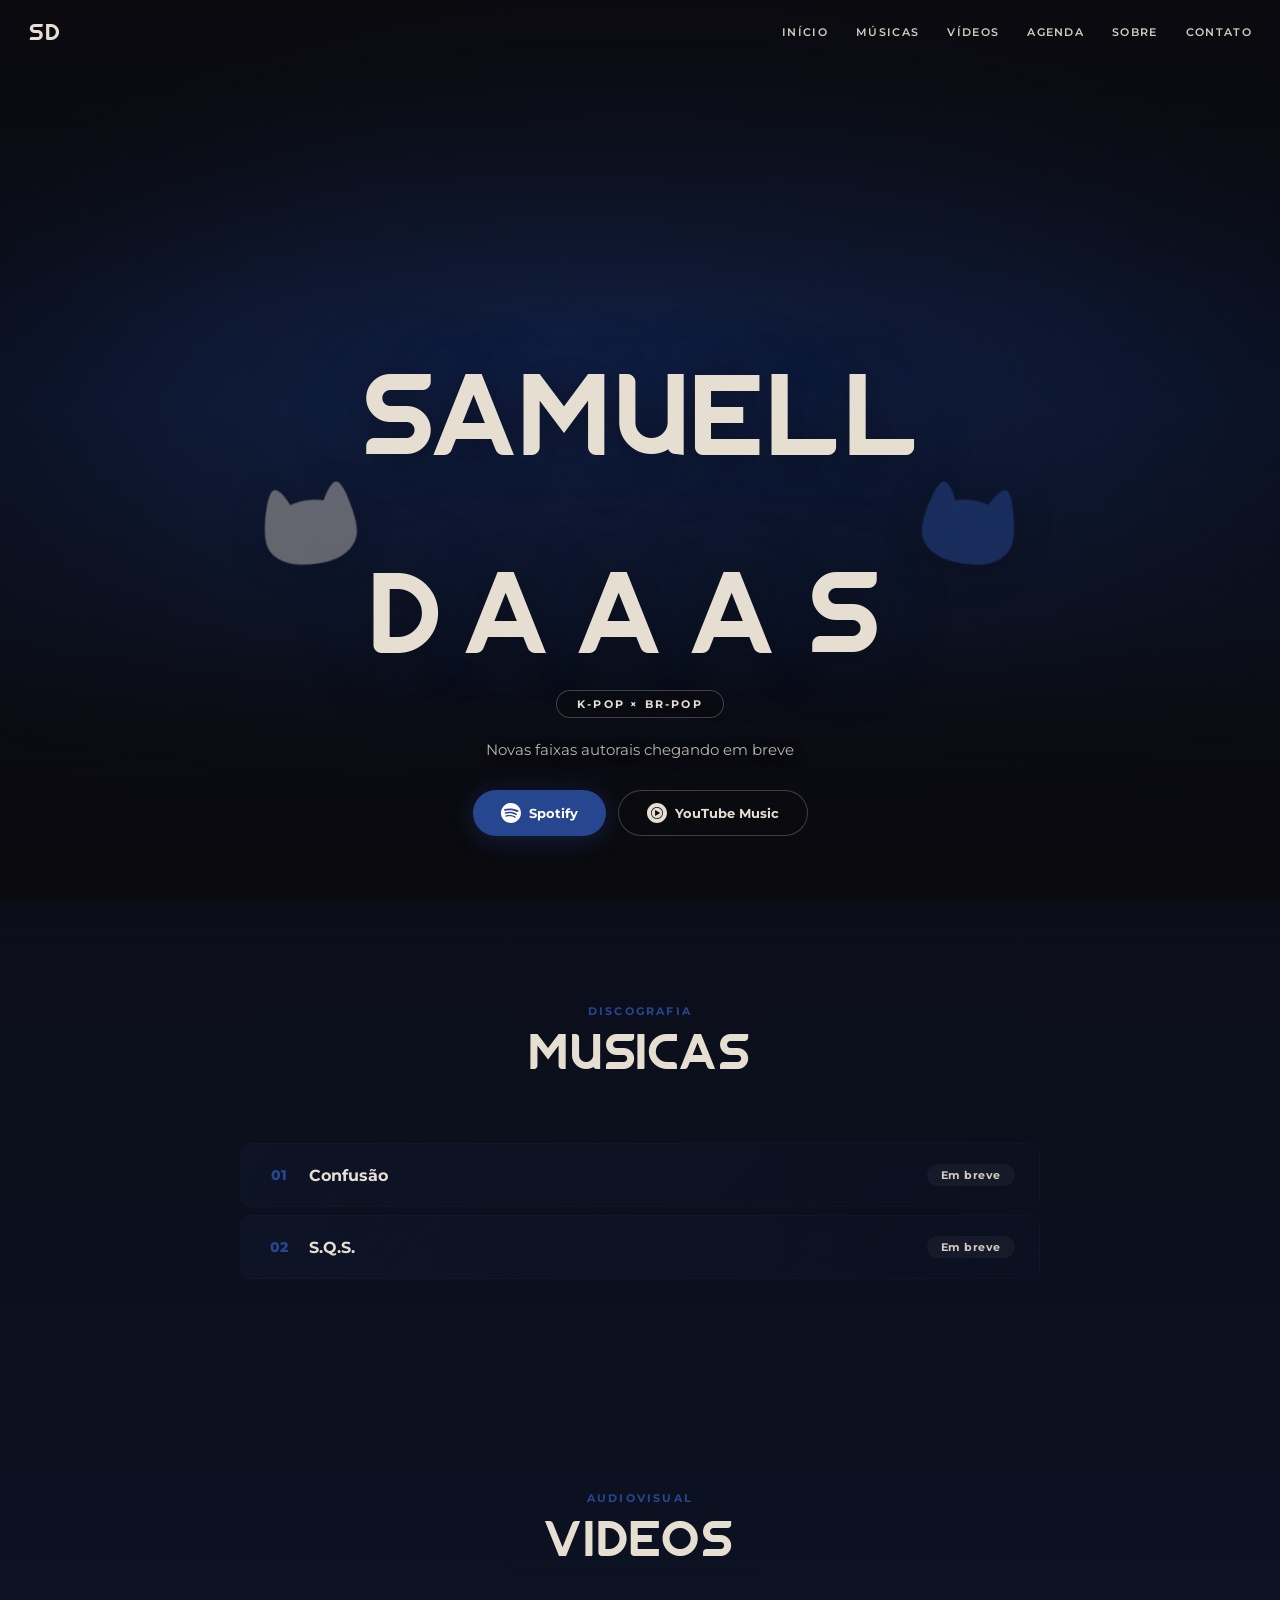
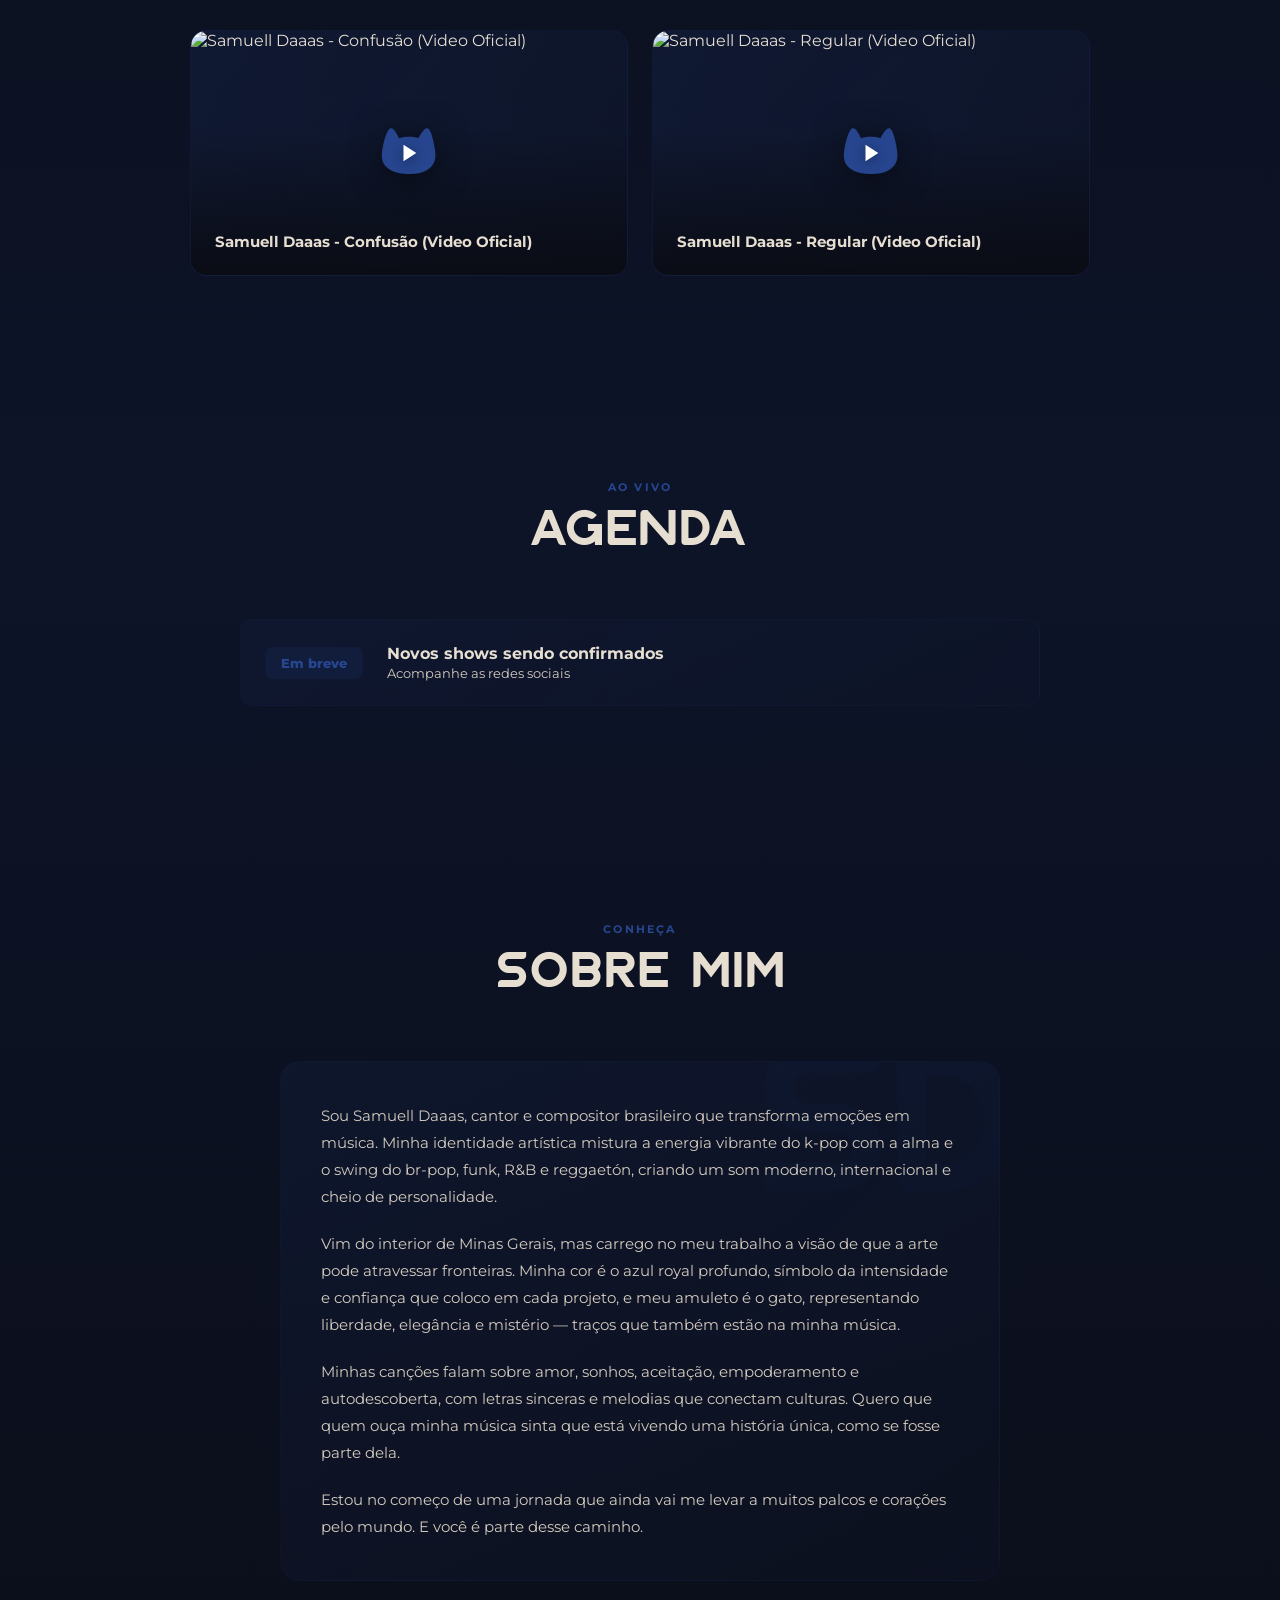
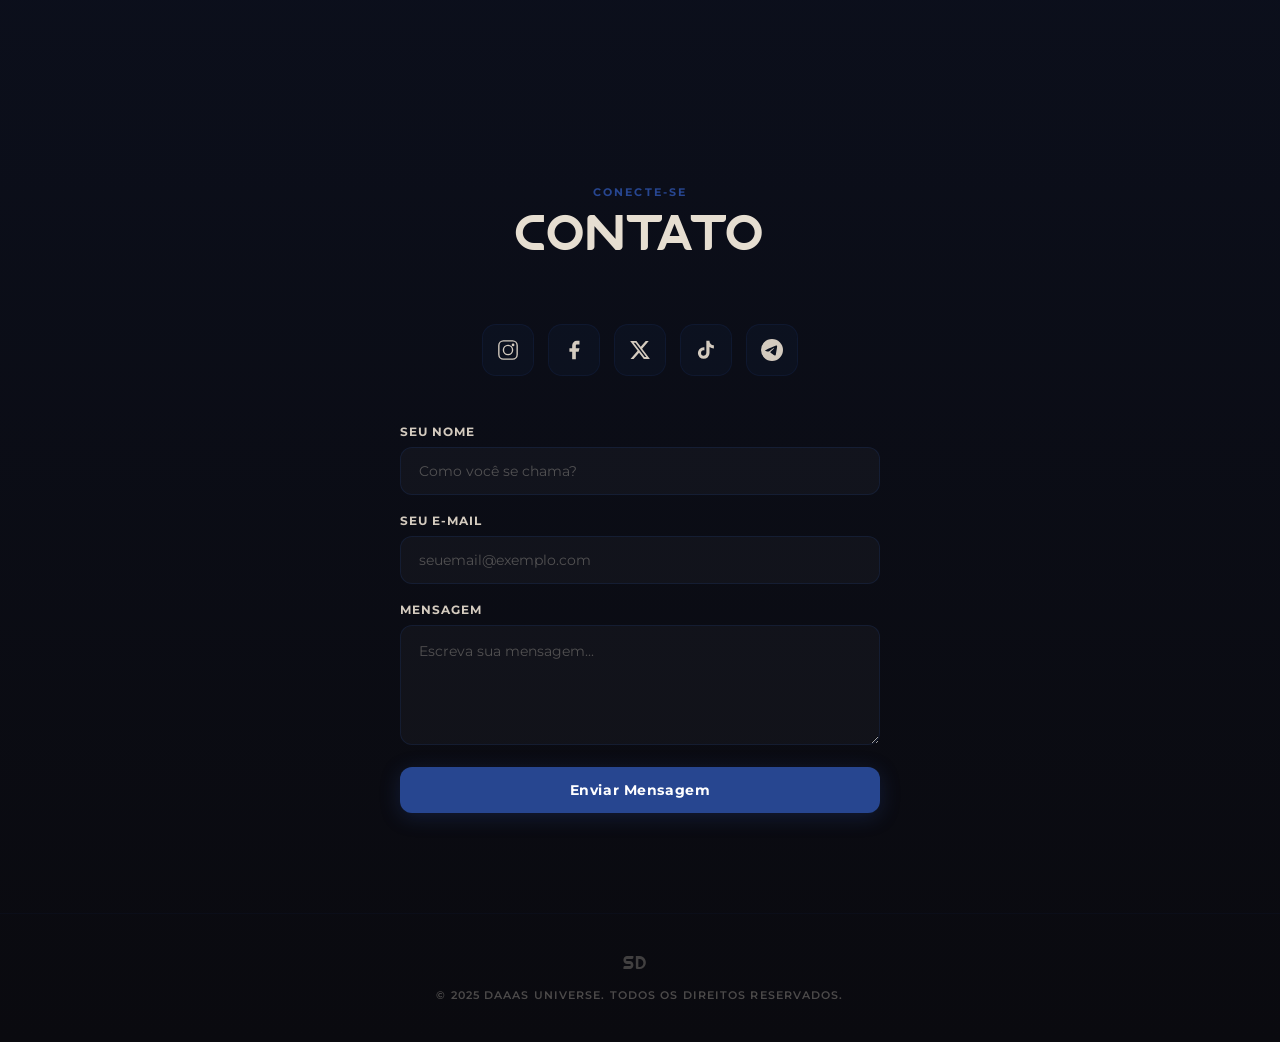
==== index.html @ afe86d28 "Update index.html" ====
<!DOCTYPE html>
<html lang="pt-BR">
<head>
  <meta charset="UTF-8">
  <meta name="viewport" content="width=device-width, initial-scale=1.0">
  <meta name="description" content="Samuell Daaas — Cantor e compositor brasileiro. K-POP × BR-POP.">
  <meta name="theme-color" content="#274690">
  <title>Samuell Daaas — Oficial</title>
  <link rel="icon" href="favicon.ico" type="image/x-icon">
  <link rel="preconnect" href="https://fonts.googleapis.com">
  <link rel="preconnect" href="https://fonts.gstatic.com" crossorigin>
  <link href="https://fonts.googleapis.com/css2?family=Montserrat:wght@400;600;700;800;900&display=swap" rel="stylesheet">
  <link rel="stylesheet" href="css/styles.css">
</head>
<body>

  
  <canvas id="stars-canvas"></canvas>

  
  <nav class="nav">
    <a href="#hero" class="nav-logo">
      <svg viewBox="0 0 120 60" width="48" height="24" fill="none">
        <text x="0" y="50" font-family="'Nazegul','Montserrat',sans-serif" font-weight="normal" font-size="56" fill="#E6DED1" letter-spacing="2">SD</text>
      </svg>
    </a>
    <div class="nav-links">
      <a href="#hero">Início</a>
      <a href="#tracks">Músicas</a>
      <a href="#videos">Vídeos</a>
      <a href="#shows">Agenda</a>
      <a href="#about">Sobre</a>
      <a href="#contact">Contato</a>
    </div>
    <button class="nav-burger" id="nav-burger">
      <svg viewBox="0 0 24 24" fill="none" stroke="currentColor" stroke-width="2" width="28" height="28">
        <line x1="3" y1="6" x2="21" y2="6"/><line x1="3" y1="12" x2="21" y2="12"/><line x1="3" y1="18" x2="21" y2="18"/>
      </svg>
    </button>
  </nav>

  
  <div class="mobile-menu" id="mobile-menu">
    <a href="#hero">Início</a>
    <a href="#tracks">Músicas</a>
    <a href="#videos">Vídeos</a>
    <a href="#shows">Agenda</a>
    <a href="#about">Sobre</a>
    <a href="#contact">Contato</a>
  </div>

  
  <section class="hero" id="hero">
    <div id="hero-bg" class="hero-bg-placeholder"></div>
    <div class="hero-overlay"></div>
    <div class="hero-vignette"></div>

    <div class="hero-content">
      <div class="hero-title-wrap">
        <img src="img/amuleto1.png" alt="" class="amulet amulet-left">
        <h1 class="hero-title"><span class="title-top">SAMUELL</span><br><span class="title-bottom">DAAAS</span></h1>
        <img src="img/amuleto2.png" alt="" class="amulet amulet-right">
      </div>
      <div class="hero-tag" id="hero-tagline">K-POP × BR-POP</div>
      <p class="hero-highlight" id="hero-highlight"></p>
      <div class="hero-buttons">
        <a class="btn-primary" id="btn-spotify" href="#" target="_blank" rel="noopener noreferrer">
          <svg viewBox="0 0 24 24" fill="currentColor" width="20" height="20"><path d="M12 0C5.4 0 0 5.4 0 12s5.4 12 12 12 12-5.4 12-12S18.66 0 12 0zm5.521 17.34c-.24.359-.66.48-1.021.24-2.82-1.74-6.36-2.101-10.561-1.141-.418.122-.779-.179-.899-.539-.12-.421.18-.78.54-.9 4.56-1.021 8.52-.6 11.64 1.32.42.18.479.659.301 1.02zm1.44-3.3c-.301.42-.841.6-1.262.3-3.239-1.98-8.159-2.58-11.939-1.38-.479.12-1.02-.12-1.14-.6-.12-.48.12-1.021.6-1.141C9.6 9.9 15 10.561 18.72 12.84c.361.181.54.78.241 1.2zm.12-3.36C15.24 8.4 8.82 8.16 5.16 9.301c-.6.179-1.2-.181-1.38-.721-.18-.601.18-1.2.72-1.381 4.26-1.26 11.28-1.02 15.721 1.621.539.3.719 1.02.419 1.56-.299.421-1.02.599-1.559.3z"/></svg>
          Spotify
        </a>
        <a class="btn-outline" id="btn-ytmusic" href="#" target="_blank" rel="noopener noreferrer">
          <svg viewBox="0 0 24 24" fill="currentColor" width="20" height="20"><path d="M12 0C5.376 0 0 5.376 0 12s5.376 12 12 12 12-5.376 12-12S18.624 0 12 0zm0 19.104c-3.924 0-7.104-3.18-7.104-7.104S8.076 4.896 12 4.896s7.104 3.18 7.104 7.104-3.18 7.104-7.104 7.104zm0-13.332c-3.432 0-6.228 2.796-6.228 6.228S8.568 18.228 12 18.228 18.228 15.432 18.228 12 15.432 5.772 12 5.772zM9.684 15.54V8.46L15.816 12l-6.132 3.54z"/></svg>
          YouTube Music
        </a>
      </div>
    </div>
  </section>

  
  <section class="section" id="tracks" data-reveal>
    <div class="section-inner">
      <div class="section-header">
        <span class="section-label">Discografia</span>
        <h2 class="section-title">MÚSICAS</h2>
      </div>
      <div id="tracks-list"></div>
    </div>
  </section>

  
  <section class="section" id="videos" data-reveal>
    <div class="section-inner wide">
      <div class="section-header">
        <span class="section-label">Audiovisual</span>
        <h2 class="section-title">VÍDEOS</h2>
      </div>
      <div class="videos-grid" id="videos-grid"></div>
    </div>
  </section>

  
  <section class="section" id="shows" data-reveal>
    <div class="section-inner">
      <div class="section-header">
        <span class="section-label">Ao vivo</span>
        <h2 class="section-title">AGENDA</h2>
      </div>
      <div id="shows-list"></div>
    </div>
  </section>

  
  <section class="section" id="about" data-reveal>
    <div class="section-inner narrow">
      <div class="section-header">
        <span class="section-label">Conheça</span>
        <h2 class="section-title">SOBRE MIM</h2>
      </div>
      <div class="about-box">
        <span class="about-watermark">SD</span>
        <div id="bio-text"></div>
      </div>
    </div>
  </section>

  
  <section class="section contact-section" id="contact" data-reveal>
    <div class="section-inner contact-w">
      <div class="section-header">
        <span class="section-label">Conecte-se</span>
        <h2 class="section-title">CONTATO</h2>
      </div>

      <div class="socials-row">
        <a class="social-icon" id="social-ig" href="#" target="_blank" rel="noopener noreferrer" title="Instagram">
          <svg viewBox="0 0 24 24" fill="none" stroke="currentColor" stroke-width="1.5" stroke-linecap="round" stroke-linejoin="round" width="22" height="22"><rect x="2" y="2" width="20" height="20" rx="5"/><circle cx="12" cy="12" r="5"/><circle cx="17.5" cy="6.5" r="1.5" fill="currentColor" stroke="none"/></svg>
        </a>
        <a class="social-icon" id="social-fb" href="#" target="_blank" rel="noopener noreferrer" title="Facebook">
          <svg viewBox="0 0 24 24" fill="currentColor" width="22" height="22"><path d="M18 2h-3a5 5 0 00-5 5v3H7v4h3v8h4v-8h3l1-4h-4V7a1 1 0 011-1h3z"/></svg>
        </a>
        <a class="social-icon" id="social-tw" href="#" target="_blank" rel="noopener noreferrer" title="X">
          <svg viewBox="0 0 24 24" fill="currentColor" width="22" height="22"><path d="M18.244 2.25h3.308l-7.227 8.26 8.502 11.24H16.17l-5.214-6.817L4.99 21.75H1.68l7.73-8.835L1.254 2.25H8.08l4.713 6.231zm-1.161 17.52h1.833L7.084 4.126H5.117z"/></svg>
        </a>
        <a class="social-icon" id="social-tt" href="#" target="_blank" rel="noopener noreferrer" title="TikTok">
          <svg viewBox="0 0 24 24" fill="currentColor" width="22" height="22"><path d="M19.59 6.69a4.83 4.83 0 01-3.77-4.25V2h-3.45v13.67a2.89 2.89 0 01-2.88 2.5 2.89 2.89 0 01-2.89-2.89 2.89 2.89 0 012.89-2.89c.28 0 .54.04.79.1V9.01a6.27 6.27 0 00-.79-.05 6.34 6.34 0 00-6.34 6.34 6.34 6.34 0 006.34 6.34 6.34 6.34 0 006.34-6.34V8.75a8.18 8.18 0 004.76 1.52V6.84a4.84 4.84 0 01-1-.15z"/></svg>
        </a>
        <a class="social-icon" id="social-tg" href="#" target="_blank" rel="noopener noreferrer" title="Telegram">
          <svg viewBox="0 0 24 24" fill="currentColor" width="22" height="22"><path d="M11.944 0A12 12 0 000 12a12 12 0 0012 12 12 12 0 0012-12A12 12 0 0012 0zm4.962 7.224c.1-.002.321.023.465.14a.506.506 0 01.171.325c.016.093.036.306.02.472-.18 1.898-.962 6.502-1.36 8.627-.168.9-.499 1.201-.82 1.23-.696.065-1.225-.46-1.9-.902-1.056-.693-1.653-1.124-2.678-1.8-1.185-.78-.417-1.21.258-1.91.177-.184 3.247-2.977 3.307-3.23.007-.032.014-.15-.056-.212s-.174-.041-.249-.024c-.106.024-1.793 1.14-5.061 3.345-.48.33-.913.49-1.302.48-.428-.008-1.252-.241-1.865-.44-.752-.245-1.349-.374-1.297-.789.027-.216.325-.437.893-.663 3.498-1.524 5.83-2.529 6.998-3.014 3.332-1.386 4.025-1.627 4.476-1.635z"/></svg>
        </a>
      </div>

      <form class="contact-form" action="https://formsubmit.co/daaasuniverse@gmail.com" method="POST">
        
        <input type="hidden" name="_subject" value="Nova mensagem via site — Samuell Daaas">
        <input type="hidden" name="_captcha" value="true">
        <input type="hidden" name="_template" value="box">
        <input type="hidden" name="_next" value="https://www.samuelldaaas.com.br/#contact">
        <input type="text" name="_honey" style="display:none">

        <div class="form-group">
          <label class="form-label" for="f-name">Seu nome</label>
          <input class="form-input" type="text" name="nome" id="f-name" placeholder="Como você se chama?" required>
        </div>
        <div class="form-group">
          <label class="form-label" for="f-email">Seu e-mail</label>
          <input class="form-input" type="email" name="email" id="f-email" placeholder="seuemail@exemplo.com" required>
        </div>
        <div class="form-group">
          <label class="form-label" for="f-message">Mensagem</label>
          <textarea class="form-textarea" name="mensagem" id="f-message" placeholder="Escreva sua mensagem..." required></textarea>
        </div>
        <button class="form-submit" type="submit">Enviar Mensagem</button>
      </form>
    </div>
  </section>

  
  <footer class="footer">
    <svg viewBox="0 0 120 60" width="36" height="18" fill="none">
      <text x="0" y="50" font-family="'Nazegul','Montserrat',sans-serif" font-weight="normal" font-size="56" fill="rgba(230,222,209,0.25)" letter-spacing="2">SD</text>
    </svg>
    <p>&copy; 2025 DAAAS UNIVERSE. TODOS OS DIREITOS RESERVADOS.</p>
  </footer>

  <script src="js/stars.js"></script>
  <script src="js/site.js"></script>
</body>
</html>
---- css/styles.css ----
@font-face {
  font-family: 'Nazegul';
  src: url('../fonts/Nazegul-Regular.ttf') format('truetype');
  font-weight: normal;
  font-style: normal;
  font-display: swap;
}

:root {
  --royal: #274690;
  --royal-dark: #1a3066;
  --royal-light: #3a5db3;
  --royal-glow: rgba(39, 70, 144, 0.35);
  --off-white: #E6DED1;
  --off-white-dim: #d4cbbf;
  --bg: #0a0a0f;
  --bg-mid: #0d1428;
  --bg-card: rgba(39, 70, 144, 0.06);
  --gold: #c9a84c;
  --white: #ffffff;
  --font: 'Montserrat', sans-serif;
  --font-display: 'Nazegul', 'Montserrat', sans-serif;
  --ease: cubic-bezier(0.16, 1, 0.3, 1);
}

*, *::before, *::after { box-sizing: border-box; margin: 0; padding: 0; }

html { scroll-behavior: smooth; }

body {
  font-family: var(--font);
  background: linear-gradient(180deg, var(--bg) 0%, var(--bg-mid) 50%, var(--bg) 100%);
  color: var(--off-white);
  overflow-x: hidden;
  -webkit-font-smoothing: antialiased;
}

::selection { background: rgba(39, 70, 144, 0.4); color: var(--off-white); }
::-webkit-scrollbar { width: 5px; }
::-webkit-scrollbar-track { background: var(--bg); }
::-webkit-scrollbar-thumb { background: rgba(39, 70, 144, 0.35); border-radius: 3px; }

a { color: inherit; text-decoration: none; }
button { font-family: var(--font); }
img { display: block; max-width: 100%; }

#stars-canvas {
  position: fixed;
  inset: 0;
  width: 100%;
  height: 100%;
  pointer-events: none;
  z-index: 0;
}

.nav {
  position: fixed;
  top: 0; left: 0; right: 0;
  z-index: 1000;
  height: 64px;
  display: flex;
  align-items: center;
  justify-content: space-between;
  padding: 0 28px;
  transition: background 0.4s, backdrop-filter 0.4s, border-color 0.4s;
  border-bottom: 1px solid transparent;
}
.nav.scrolled {
  background: rgba(10, 10, 15, 0.88);
  backdrop-filter: blur(20px);
  -webkit-backdrop-filter: blur(20px);
  border-bottom-color: rgba(39, 70, 144, 0.12);
}

.nav-logo {
  background: none;
  border: none;
  cursor: pointer;
  display: flex;
  align-items: center;
}
.nav-logo svg text { transition: fill 0.3s; }

.nav-links { display: flex; gap: 28px; align-items: center; }
.nav-links a {
  font-size: 11px;
  font-weight: 600;
  letter-spacing: 0.12em;
  text-transform: uppercase;
  color: var(--off-white-dim);
  transition: color 0.3s;
}
.nav-links a:hover { color: var(--off-white); }

.nav-burger {
  display: none;
  background: none;
  border: none;
  cursor: pointer;
  color: var(--off-white);
}

.mobile-menu {
  position: fixed;
  inset: 0;
  z-index: 999;
  background: rgba(10, 10, 15, 0.96);
  backdrop-filter: blur(30px);
  display: none;
  flex-direction: column;
  justify-content: center;
  align-items: center;
  gap: 20px;
}
.mobile-menu.open { display: flex; }
.mobile-menu a {
  font-size: 26px;
  font-weight: 800;
  letter-spacing: 0.04em;
  color: var(--off-white);
  opacity: 0;
  animation: fadeUp 0.4s forwards;
}
.mobile-menu a:nth-child(1) { animation-delay: 0s; }
.mobile-menu a:nth-child(2) { animation-delay: 0.06s; }
.mobile-menu a:nth-child(3) { animation-delay: 0.12s; }
.mobile-menu a:nth-child(4) { animation-delay: 0.18s; }
.mobile-menu a:nth-child(5) { animation-delay: 0.24s; }
.mobile-menu a:nth-child(6) { animation-delay: 0.30s; }

.hero {
  position: relative;
  min-height: 100vh;
  display: flex;
  flex-direction: column;
  justify-content: flex-end;
  align-items: center;
  text-align: center;
  padding: 120px 24px 64px;
  overflow: hidden;
  z-index: 1;
}

.hero-bg {
  position: absolute;
  inset: 0;
  z-index: 0;
  background-size: cover;
  background-position: center top;
  background-repeat: no-repeat;
  animation: heroZoom 22s ease-in-out infinite alternate;
}
.hero-bg video {
  width: 100%;
  height: 100%;
  object-fit: cover;
}
.hero-bg-placeholder {
  position: absolute;
  inset: 0;
  z-index: 0;
  background:
    radial-gradient(ellipse 80% 60% at 50% 40%, rgba(39,70,144,0.22) 0%, transparent 70%),
    radial-gradient(ellipse 60% 80% at 30% 60%, rgba(26,48,102,0.14) 0%, transparent 60%),
    linear-gradient(180deg, var(--bg) 0%, #0a1228 40%, #0d1832 70%, var(--bg) 100%);
}

.hero-overlay {
  position: absolute;
  inset: 0;
  z-index: 1;
  background:
    linear-gradient(0deg, var(--bg) 0%, rgba(10,10,15,0.75) 20%, transparent 55%),
    linear-gradient(180deg, rgba(10,10,15,0.6) 0%, transparent 35%);
  pointer-events: none;
}
.hero-vignette {
  position: absolute;
  inset: 0;
  z-index: 1;
  background: radial-gradient(ellipse at center, transparent 50%, rgba(10,10,15,0.5) 100%);
  pointer-events: none;
}

.hero-content {
  position: relative;
  z-index: 2;
  max-width: 700px;
  width: 100%;
}

.hero-cat { margin-bottom: 12px; opacity: 0.15; }

.hero-title {
  font-family: var(--font-display);
  font-size: clamp(52px, 12vw, 110px);
  font-weight: normal;
  letter-spacing: 0.02em;
  line-height: 0.9;
  color: var(--off-white);
  text-shadow: 0 4px 40px rgba(10,10,15,0.7), 0 0 80px rgba(39,70,144,0.25);
  text-align: center;
}

.title-top {
  display: block;
  letter-spacing: 0.02em;
}

.title-bottom {
  display: block;
  letter-spacing: 0.28em;
}

.hero-title-wrap {
  position: relative;
  display: inline-block;
}

.amulet {
  position: absolute;
  width: clamp(52px, 12vw, 110px);
  height: auto;
  filter: drop-shadow(0 4px 20px rgba(0,0,0,0.4));
  pointer-events: none;
  z-index: 3;
}

.amulet-left {
  left: -18%;
  top: 50%;
  transform: translateY(-50%) rotate(-8deg);
  animation: swayLeft 4s ease-in-out infinite;
  opacity: 0.4;
}

.amulet-right {
  right: -18%;
  top: 50%;
  transform: translateY(-50%) rotate(8deg);
  animation: swayRight 4.5s ease-in-out infinite;
  opacity: 0.5;
}

@keyframes swayLeft {
  0%, 100% { transform: translateY(-50%) rotate(-8deg) translateX(0); }
  25% { transform: translateY(-55%) rotate(-14deg) translateX(-5px); }
  75% { transform: translateY(-45%) rotate(-3deg) translateX(5px); }
}

@keyframes swayRight {
  0%, 100% { transform: translateY(-50%) rotate(8deg) translateX(0); }
  30% { transform: translateY(-45%) rotate(14deg) translateX(5px); }
  70% { transform: translateY(-55%) rotate(3deg) translateX(-5px); }
}

@media (max-width: 768px) {
  .amulet { width: clamp(40px, 14vw, 72px); }
  .amulet-left { left: -12%; }
  .amulet-right { right: -12%; }
}

.hero-tag {
  display: inline-block;
  margin-top: 14px;
  padding: 6px 20px;
  border-radius: 100px;
  border: 1px solid rgba(230,222,209,0.25);
  background: rgba(10,10,15,0.5);
  backdrop-filter: blur(12px);
  font-size: 11px;
  font-weight: 700;
  letter-spacing: 0.2em;
  text-transform: uppercase;
}

.hero-highlight {
  margin-top: 20px;
  font-size: 15px;
  font-weight: 400;
  color: rgba(230,222,209,0.8);
  max-width: 440px;
  line-height: 1.6;
  margin-left: auto;
  margin-right: auto;
  text-shadow: 0 2px 12px var(--bg);
}

.hero-buttons {
  display: flex;
  gap: 12px;
  margin-top: 28px;
  justify-content: center;
  flex-wrap: wrap;
}

.btn-primary {
  display: inline-flex;
  align-items: center;
  gap: 8px;
  padding: 12px 28px;
  border-radius: 100px;
  background: var(--royal);
  color: var(--white);
  font-weight: 700;
  font-size: 13px;
  border: none;
  cursor: pointer;
  transition: transform 0.2s, box-shadow 0.2s;
  box-shadow: 0 4px 24px rgba(39,70,144,0.35);
}
.btn-primary:hover {
  transform: scale(1.05);
  box-shadow: 0 8px 40px rgba(39,70,144,0.5);
}

.btn-outline {
  display: inline-flex;
  align-items: center;
  gap: 8px;
  padding: 12px 28px;
  border-radius: 100px;
  background: rgba(10,10,15,0.5);
  color: var(--off-white);
  border: 1px solid rgba(230,222,209,0.25);
  backdrop-filter: blur(12px);
  font-weight: 700;
  font-size: 13px;
  cursor: pointer;
  transition: all 0.2s;
}
.btn-outline:hover {
  border-color: var(--off-white);
  transform: scale(1.05);
}

.section {
  padding: 100px 24px;
  position: relative;
  z-index: 1;
}
.section-inner { max-width: 800px; margin: 0 auto; }
.section-inner.wide { max-width: 900px; }
.section-inner.narrow { max-width: 720px; }
.section-inner.contact-w { max-width: 600px; }

.section-header {
  text-align: center;
  margin-bottom: 56px;
}
.section-label {
  font-size: 11px;
  font-weight: 700;
  letter-spacing: 0.2em;
  color: var(--royal);
  text-transform: uppercase;
}
.section-title {
  font-family: var(--font-display);
  font-size: clamp(32px, 6vw, 48px);
  font-weight: normal;
  margin-top: 8px;
  letter-spacing: 0.02em;
}

[data-reveal] {
  opacity: 0;
  transform: translateY(40px);
  transition: opacity 0.8s var(--ease), transform 0.8s var(--ease);
}
[data-reveal].visible {
  opacity: 1;
  transform: translateY(0);
}

.track-row {
  display: flex;
  align-items: center;
  justify-content: space-between;
  padding: 20px 24px;
  margin-bottom: 8px;
  border-radius: 12px;
  background: linear-gradient(135deg, rgba(39,70,144,0.08) 0%, rgba(39,70,144,0.02) 100%);
  border: 1px solid rgba(39,70,144,0.08);
  transition: background 0.3s, border-color 0.3s, transform 0.2s;
  text-decoration: none;
  color: var(--off-white);
}
.track-row:hover {
  background: linear-gradient(135deg, rgba(39,70,144,0.15) 0%, rgba(39,70,144,0.05) 100%);
  border-color: rgba(39,70,144,0.2);
}
a.track-row.clickable {
  cursor: pointer;
}
a.track-row.clickable:hover {
  transform: translateX(4px);
  border-color: rgba(39,70,144,0.35);
}
.track-num {
  color: var(--royal);
  font-weight: 800;
  font-size: 14px;
  width: 28px;
  text-align: center;
  flex-shrink: 0;
}
.track-name { font-weight: 700; font-size: 16px; margin-left: 16px; }
.track-status {
  padding: 4px 14px;
  border-radius: 100px;
  font-size: 11px;
  font-weight: 700;
  letter-spacing: 0.05em;
  flex-shrink: 0;
}
.track-status.available { background: rgba(39,70,144,0.15); color: var(--royal); }
.track-status.soon { background: rgba(255,255,255,0.04); color: var(--off-white-dim); }

.videos-grid {
  display: grid;
  grid-template-columns: repeat(auto-fit, minmax(min(100%, 380px), 1fr));
  gap: 24px;
}
.video-card {
  position: relative;
  border-radius: 16px;
  overflow: hidden;
  aspect-ratio: 16/9;
  display: block;
  border: 1px solid rgba(39,70,144,0.08);
  transition: border-color 0.4s, transform 0.4s;
  background: linear-gradient(135deg, rgba(39,70,144,0.15) 0%, rgba(39,70,144,0.05) 100%);
}
.video-card:hover {
  border-color: rgba(39,70,144,0.3);
  transform: scale(1.02);
}
.video-card img { width: 100%; height: 100%; object-fit: cover; }
.video-card-overlay {
  position: absolute;
  inset: 0;
  background: linear-gradient(0deg, rgba(10,10,15,0.8) 0%, transparent 60%);
  display: flex;
  flex-direction: column;
  justify-content: flex-end;
  padding: 24px;
}
.video-play {
  position: absolute;
  top: 50%; left: 50%;
  transform: translate(-50%, -50%);
  width: 64px; height: 64px;
  display: flex;
  align-items: center;
  justify-content: center;
  transition: transform 0.3s;
}
.video-play-bg {
  position: absolute;
  inset: 0;
  width: 100%;
  height: 100%;
  object-fit: contain;
  filter: drop-shadow(0 4px 16px rgba(0,0,0,0.5));
  transition: transform 0.3s;
}
.video-play svg {
  position: relative;
  z-index: 1;
  filter: drop-shadow(0 2px 6px rgba(0,0,0,0.4));
}
.video-card:hover .video-play { transform: translate(-50%, -50%) scale(1.12); }
.video-name { font-weight: 700; font-size: 15px; }

.show-row {
  display: flex;
  align-items: center;
  gap: 24px;
  padding: 24px;
  margin-bottom: 12px;
  border-radius: 12px;
  background: linear-gradient(135deg, rgba(39,70,144,0.08) 0%, rgba(39,70,144,0.02) 100%);
  border: 1px solid rgba(39,70,144,0.08);
  flex-wrap: wrap;
}
.show-date {
  min-width: 80px;
  padding: 8px 16px;
  border-radius: 8px;
  background: rgba(39,70,144,0.15);
  text-align: center;
  color: var(--royal);
  font-weight: 800;
  font-size: 13px;
  flex-shrink: 0;
}
.show-venue { font-weight: 700; font-size: 16px; }
.show-city { color: var(--off-white-dim); font-size: 13px; margin-top: 2px; }

.about-box {
  padding: 40px;
  border-radius: 20px;
  background: linear-gradient(135deg, rgba(39,70,144,0.1) 0%, rgba(39,70,144,0.03) 100%);
  border: 1px solid rgba(39,70,144,0.08);
  position: relative;
  overflow: hidden;
}
.about-watermark {
  position: absolute;
  top: -20px; right: -20px;
  font-family: var(--font-display);
  font-size: 200px;
  font-weight: normal;
  color: var(--royal);
  opacity: 0.04;
  line-height: 1;
  pointer-events: none;
  user-select: none;
}
.about-box p {
  font-size: 15px;
  line-height: 1.8;
  color: var(--off-white-dim);
  position: relative;
  z-index: 1;
}
.about-box p + p { margin-top: 20px; }

.contact-section { text-align: center; }

.socials-row {
  display: flex;
  justify-content: center;
  gap: 14px;
  flex-wrap: wrap;
  margin-bottom: 48px;
}
.social-icon {
  width: 52px; height: 52px;
  border-radius: 14px;
  display: flex;
  align-items: center;
  justify-content: center;
  background: rgba(39,70,144,0.07);
  border: 1px solid rgba(39,70,144,0.14);
  color: var(--off-white-dim);
  transition: all 0.3s;
}
.social-icon:hover {
  background: var(--royal);
  color: var(--white);
  transform: translateY(-4px);
  box-shadow: 0 8px 24px rgba(39,70,144,0.35);
}

.contact-form {
  max-width: 480px;
  margin: 0 auto;
  text-align: left;
}
.form-group { margin-bottom: 18px; }
.form-label {
  display: block;
  font-size: 12px;
  font-weight: 700;
  letter-spacing: 0.08em;
  text-transform: uppercase;
  color: var(--off-white-dim);
  margin-bottom: 8px;
}
.form-input,
.form-textarea {
  width: 100%;
  padding: 14px 18px;
  border-radius: 12px;
  border: 1px solid rgba(39,70,144,0.2);
  background: rgba(255,255,255,0.03);
  color: var(--off-white);
  font-family: var(--font);
  font-size: 14px;
  outline: none;
  transition: border-color 0.3s, box-shadow 0.3s;
}
.form-input:focus,
.form-textarea:focus {
  border-color: var(--royal);
  box-shadow: 0 0 0 3px rgba(39,70,144,0.15);
}
.form-input::placeholder,
.form-textarea::placeholder {
  color: rgba(230,222,209,0.3);
}
.form-textarea {
  resize: vertical;
  min-height: 120px;
  line-height: 1.6;
}
.form-submit {
  width: 100%;
  padding: 14px;
  border-radius: 12px;
  background: var(--royal);
  color: var(--white);
  font-weight: 700;
  font-size: 14px;
  letter-spacing: 0.04em;
  border: none;
  cursor: pointer;
  transition: transform 0.2s, box-shadow 0.2s;
  box-shadow: 0 4px 20px rgba(39,70,144,0.3);
}
.form-submit:hover {
  transform: translateY(-2px);
  box-shadow: 0 8px 32px rgba(39,70,144,0.45);
}
.form-submit:disabled {
  opacity: 0.6;
  cursor: not-allowed;
  transform: none;
}
.form-feedback {
  text-align: center;
  margin-top: 16px;
  font-size: 13px;
  font-weight: 600;
}
.form-feedback.success { color: #4ade80; }
.form-feedback.error { color: #f87171; }

.footer {
  text-align: center;
  padding: 40px 24px;
  border-top: 1px solid rgba(39,70,144,0.06);
  position: relative;
  z-index: 1;
}
.footer p {
  margin-top: 12px;
  font-size: 11px;
  color: rgba(230,222,209,0.3);
  font-weight: 600;
  letter-spacing: 0.1em;
}

@keyframes fadeUp {
  from { opacity: 0; transform: translateY(20px); }
  to { opacity: 1; transform: translateY(0); }
}
@keyframes heroZoom {
  0% { transform: scale(1); }
  100% { transform: scale(1.08); }
}
@keyframes twinkle {
  0%, 100% { opacity: 0.1; }
  50% { opacity: 0.8; }
}

@media (max-width: 768px) {
  .nav-links { display: none !important; }
  .nav-burger { display: block !important; }

  .hero { padding-bottom: 48px; }
  .hero-title { font-size: clamp(40px, 14vw, 72px); }

  .section { padding: 72px 16px; }
  .about-box { padding: 24px; }

  .track-row { padding: 16px 18px; }
  .track-name { font-size: 14px; }

  .show-row { padding: 18px; gap: 16px; }
}
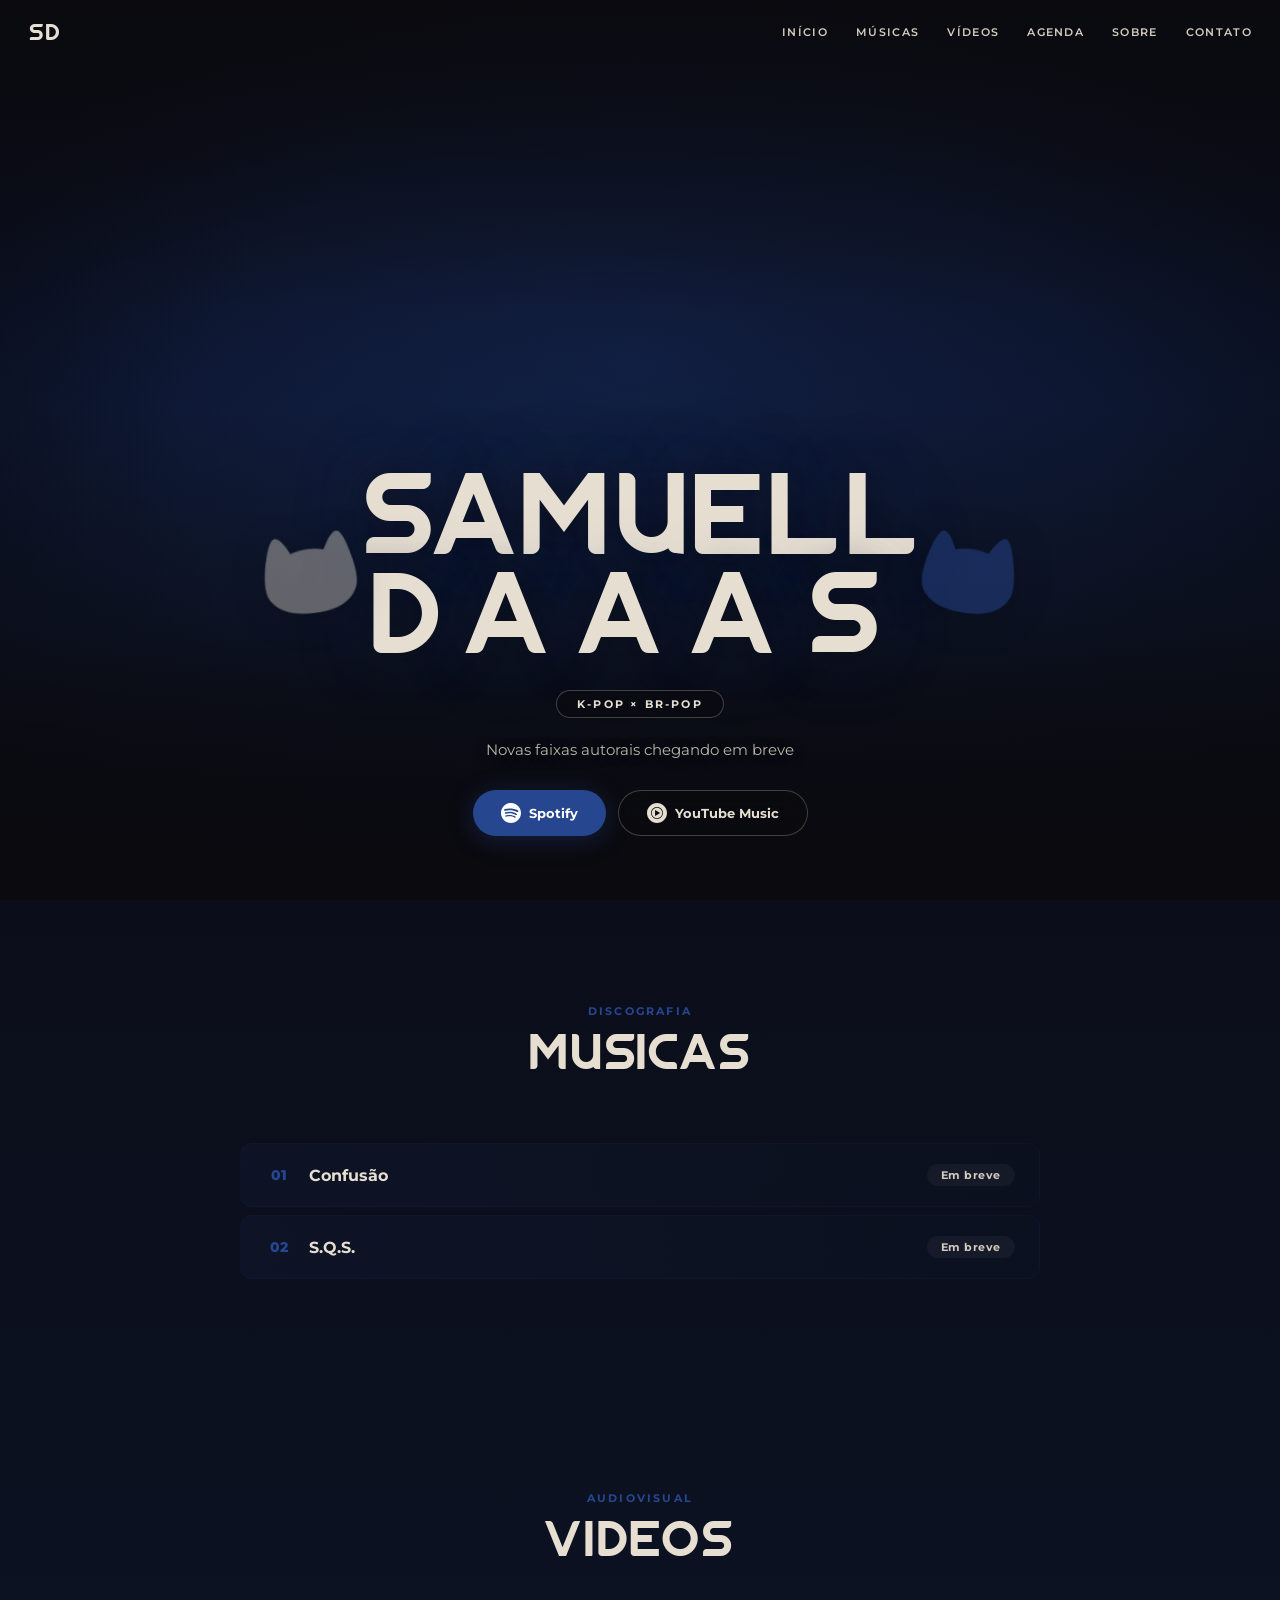
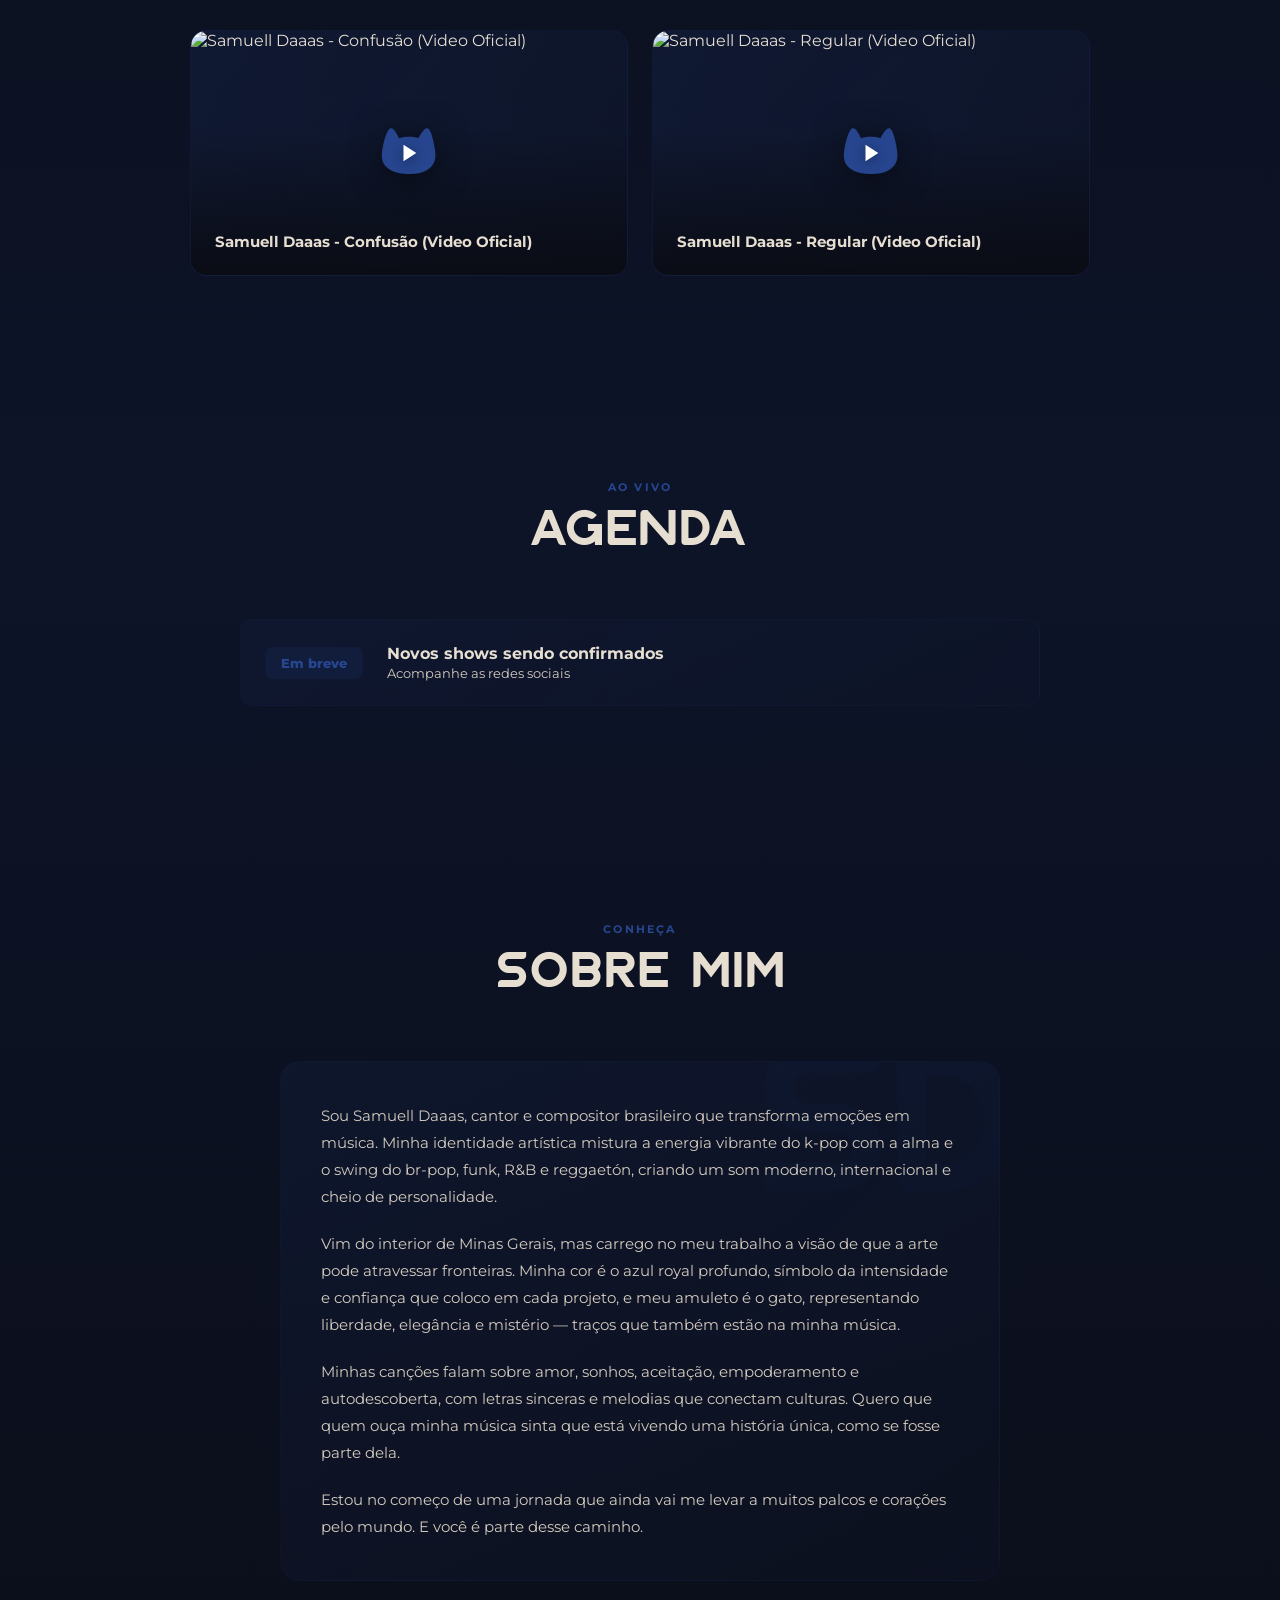
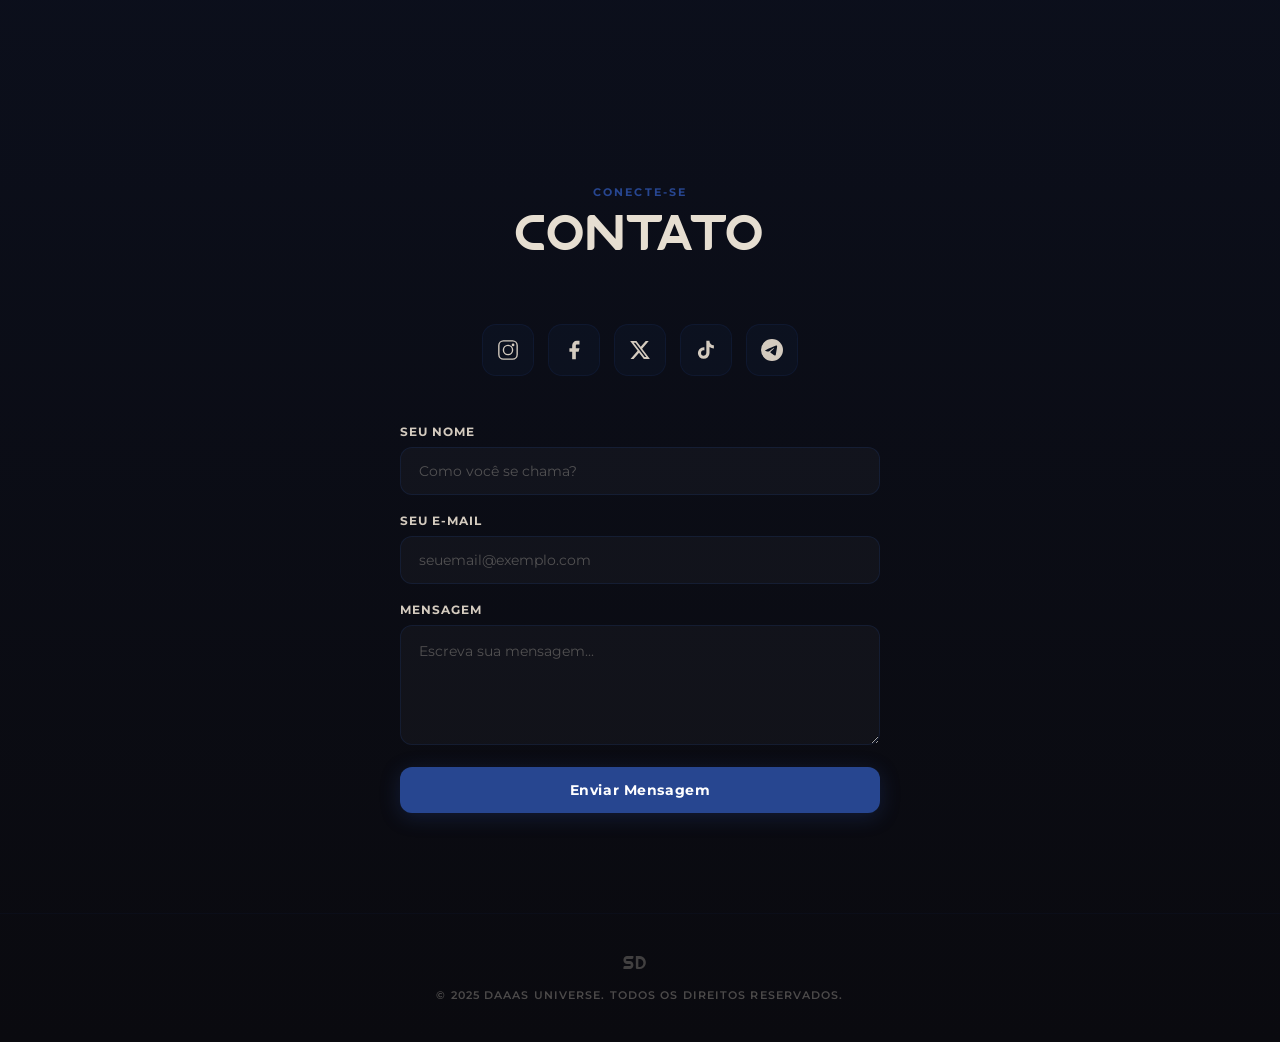
==== commit c10d52e5: "Update index.html" ====
--- a/index.html
+++ b/index.html
@@ -58,7 +58,7 @@
     <div class="hero-content">
       <div class="hero-title-wrap">
         <img src="img/amuleto1.png" alt="" class="amulet amulet-left">
-        <h1 class="hero-title"><span class="title-top">SAMUELL</span><br><span class="title-bottom">DAAAS</span></h1>
+        <h1 class="hero-title"><span class="title-top">SAMUELL</span><span class="title-bottom">DAAAS</span></h1>
         <img src="img/amuleto2.png" alt="" class="amulet amulet-right">
       </div>
       <div class="hero-tag" id="hero-tagline">K-POP × BR-POP</div>
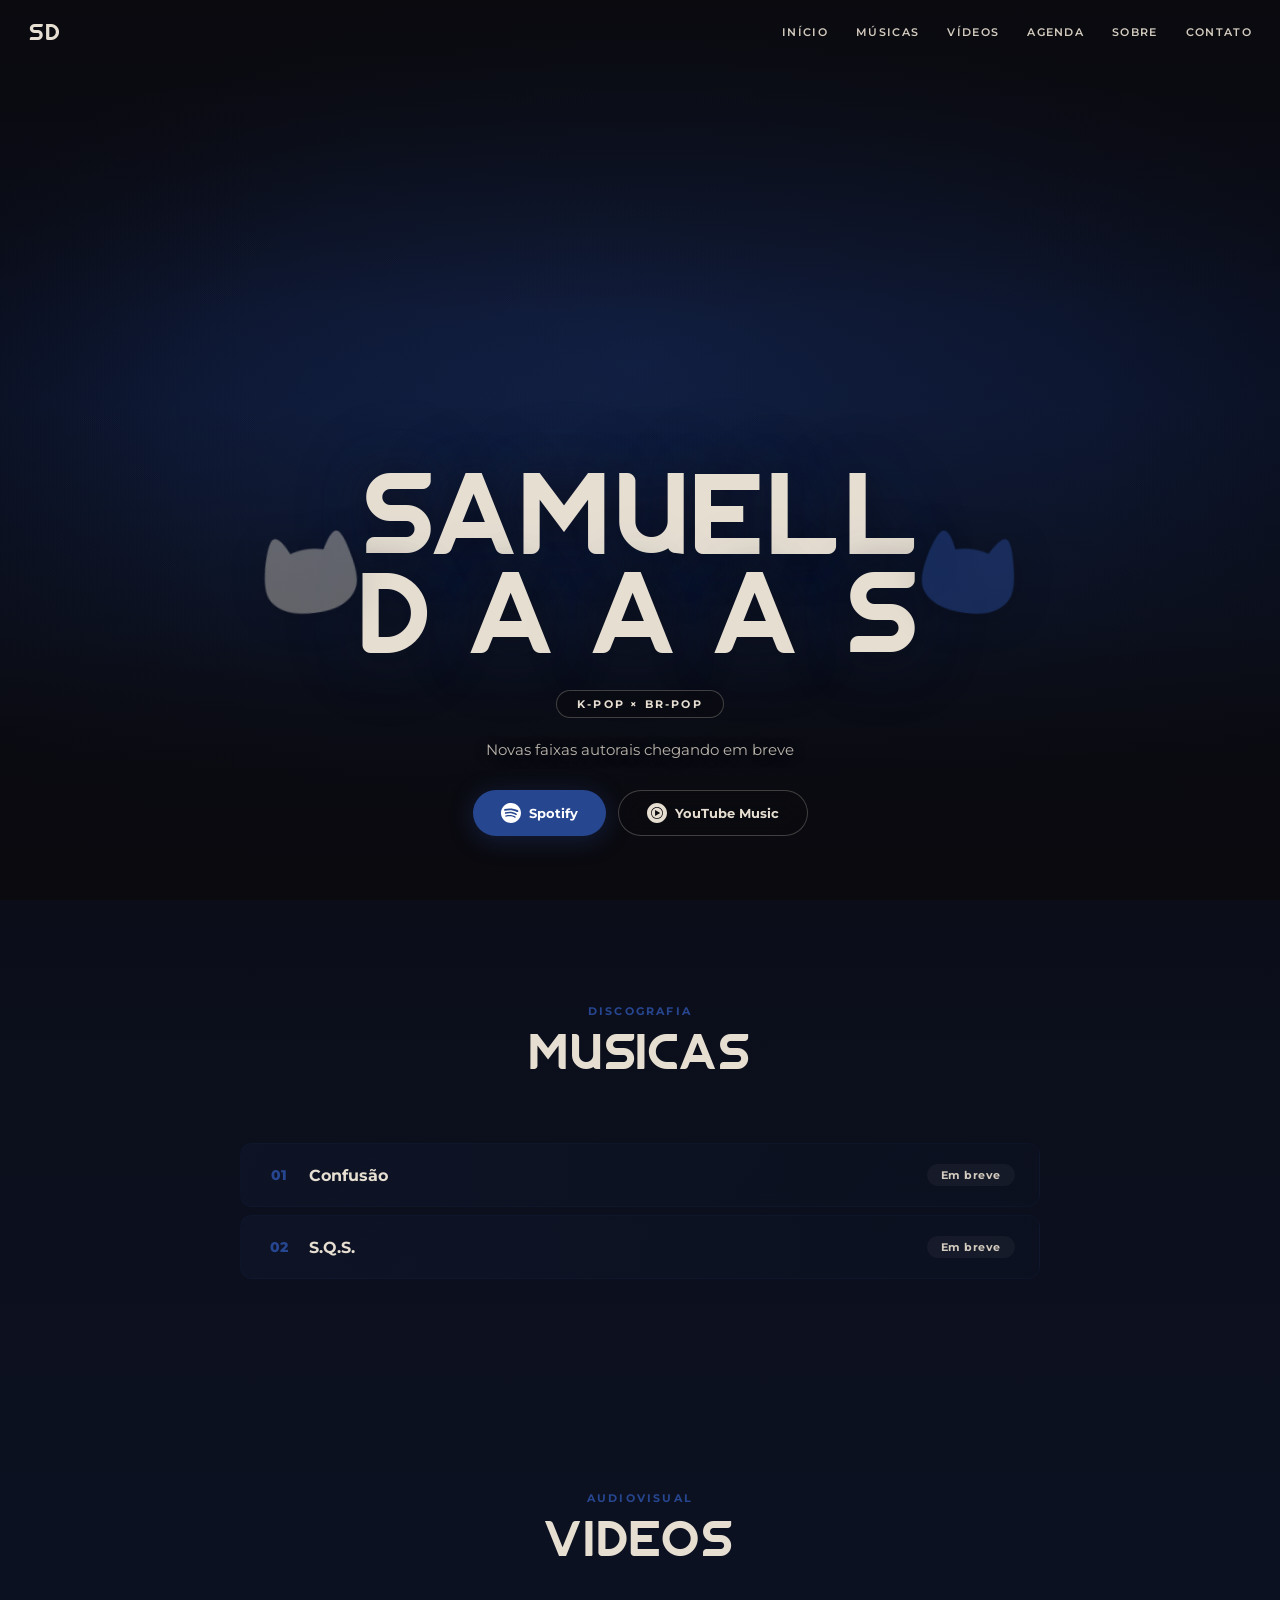
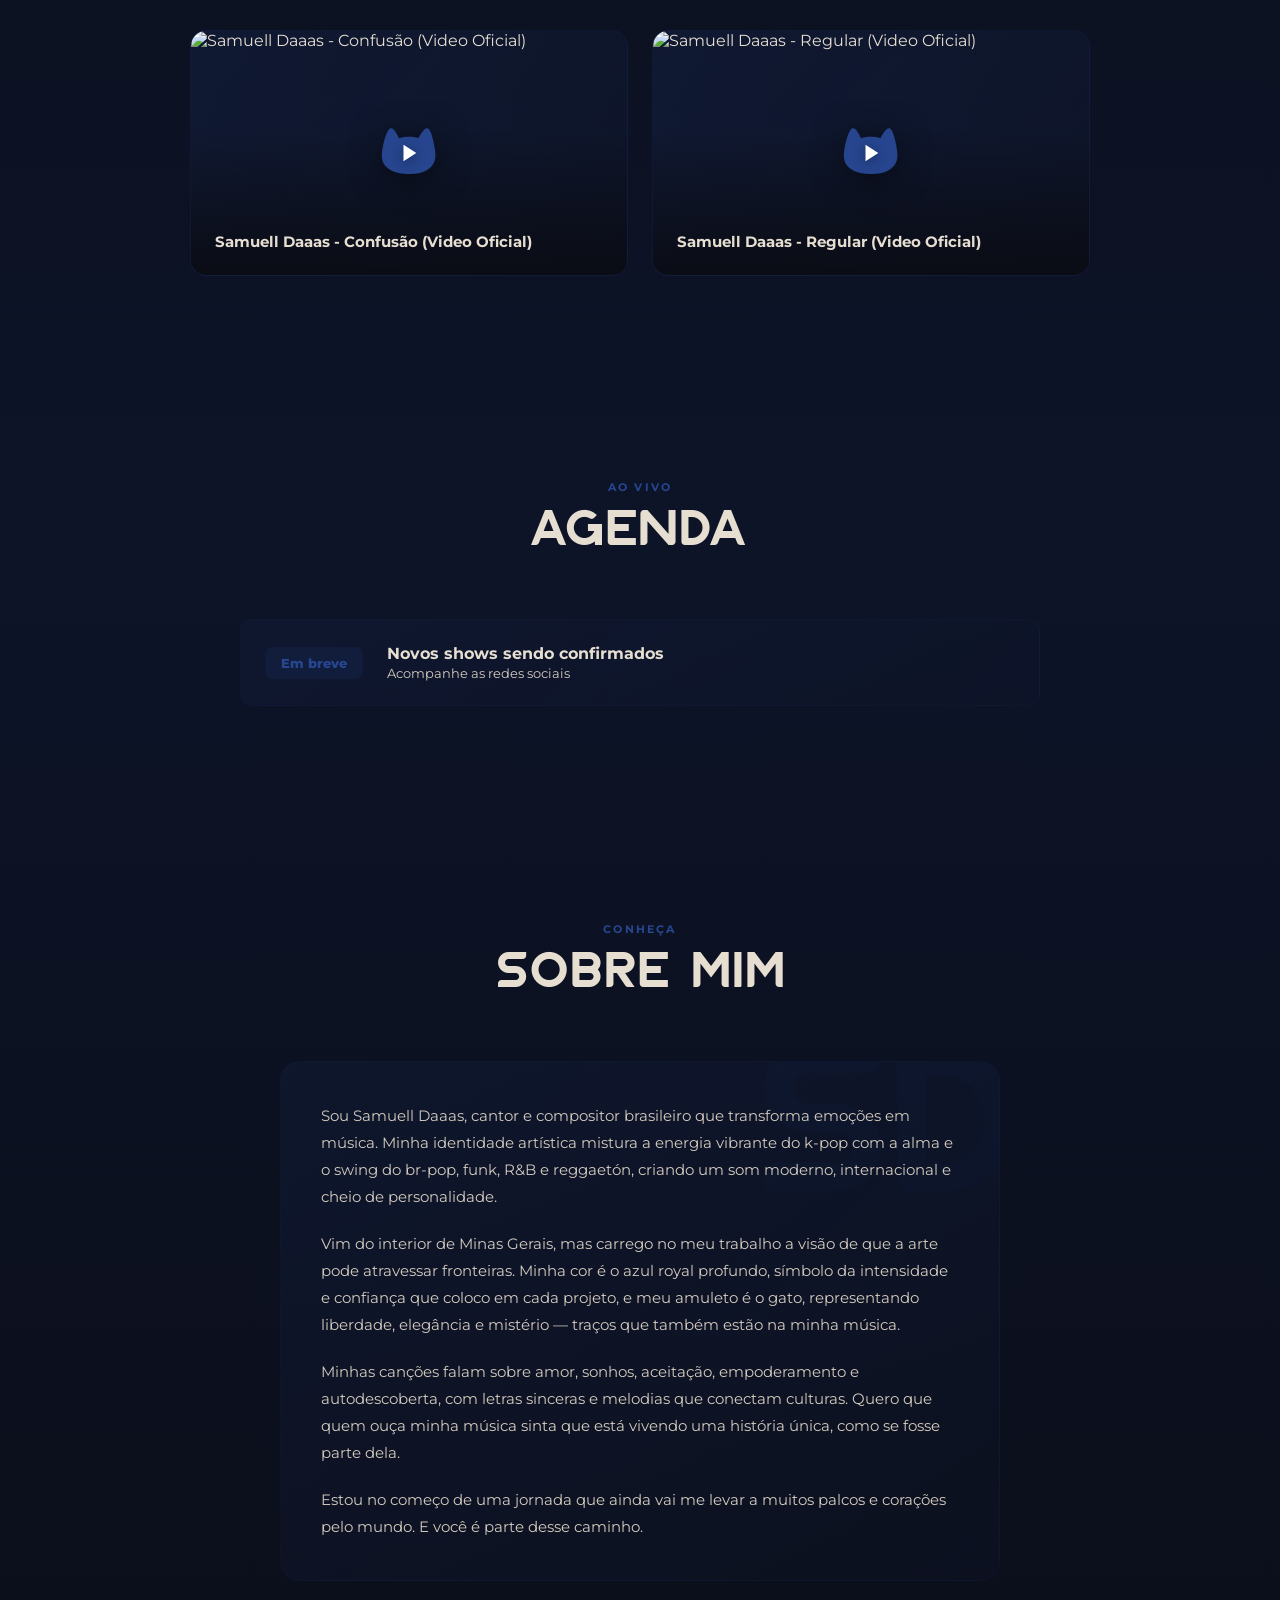
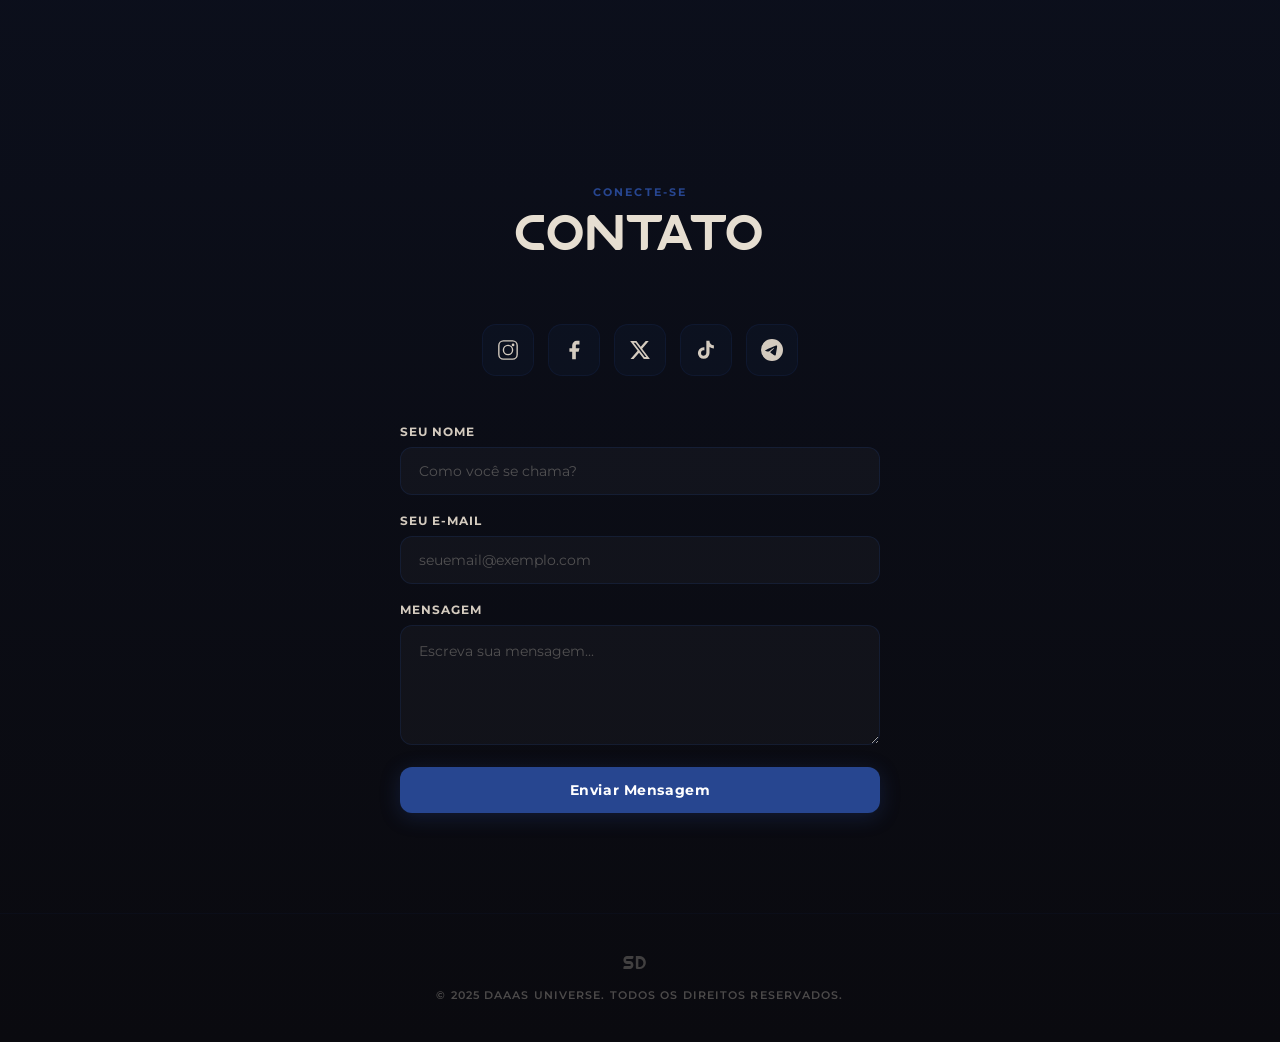
==== commit 73f7b06b: "Update index.html" ====
--- a/index.html
+++ b/index.html
@@ -5,7 +5,7 @@
   <meta name="viewport" content="width=device-width, initial-scale=1.0">
   <meta name="description" content="Samuell Daaas — Cantor e compositor brasileiro. K-POP × BR-POP.">
   <meta name="theme-color" content="#274690">
-  <title>Samuell Daaas — Oficial</title>
+  <title>Samuell Daaas - Oficial</title>
   <link rel="icon" href="favicon.ico" type="image/x-icon">
   <link rel="preconnect" href="https://fonts.googleapis.com">
   <link rel="preconnect" href="https://fonts.gstatic.com" crossorigin>
@@ -58,7 +58,7 @@
     <div class="hero-content">
       <div class="hero-title-wrap">
         <img src="img/amuleto1.png" alt="" class="amulet amulet-left">
-        <h1 class="hero-title"><span class="title-top">SAMUELL</span><span class="title-bottom">DAAAS</span></h1>
+        <h1 class="hero-title"><span class="title-top">SAMUELL</span><span class="title-bottom"><span>D</span><span>A</span><span>A</span><span>A</span><span>S</span></span></h1>
         <img src="img/amuleto2.png" alt="" class="amulet amulet-right">
       </div>
       <div class="hero-tag" id="hero-tagline">K-POP × BR-POP</div>
--- a/css/styles.css
+++ b/css/styles.css
@@ -208,8 +208,9 @@
 }
 
 .title-bottom {
-  display: block;
-  letter-spacing: 0.28em;
+  display: flex;
+  justify-content: space-between;
+  width: 100%;
 }
 
 .hero-title-wrap {
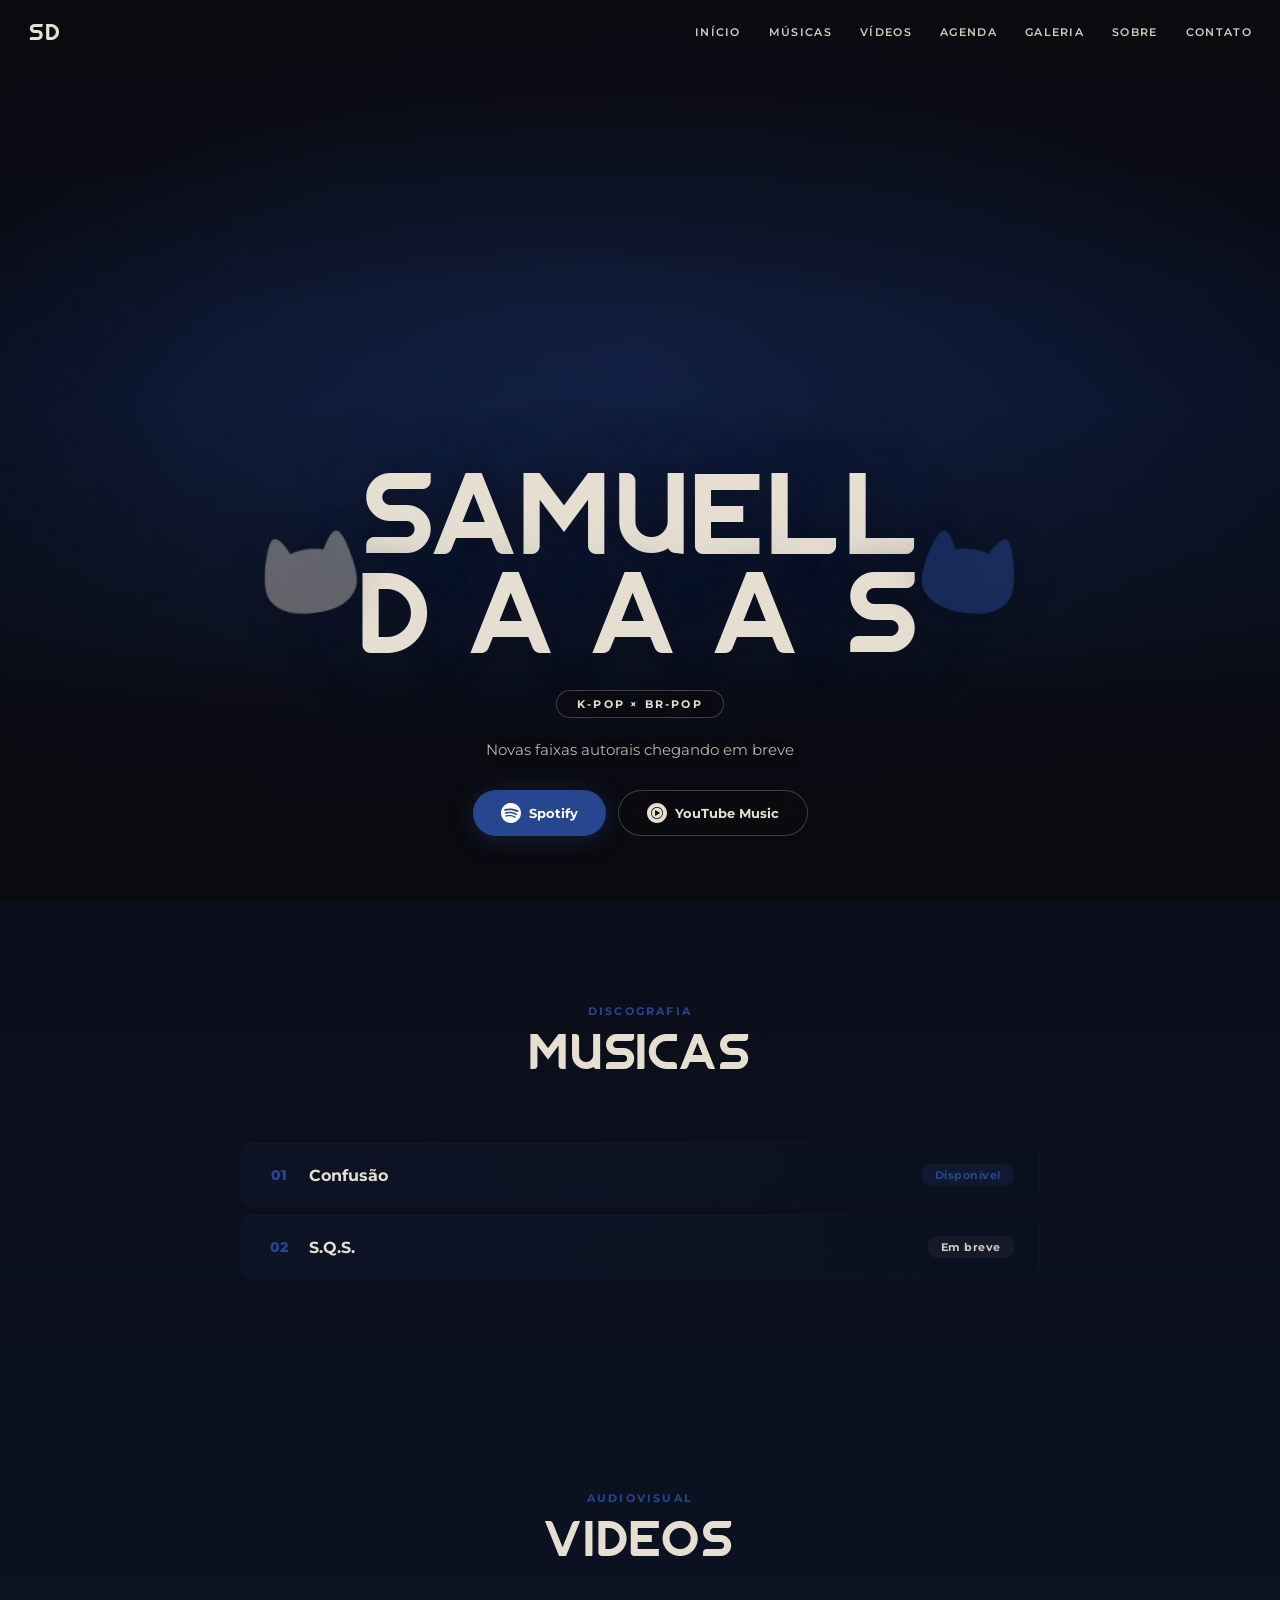
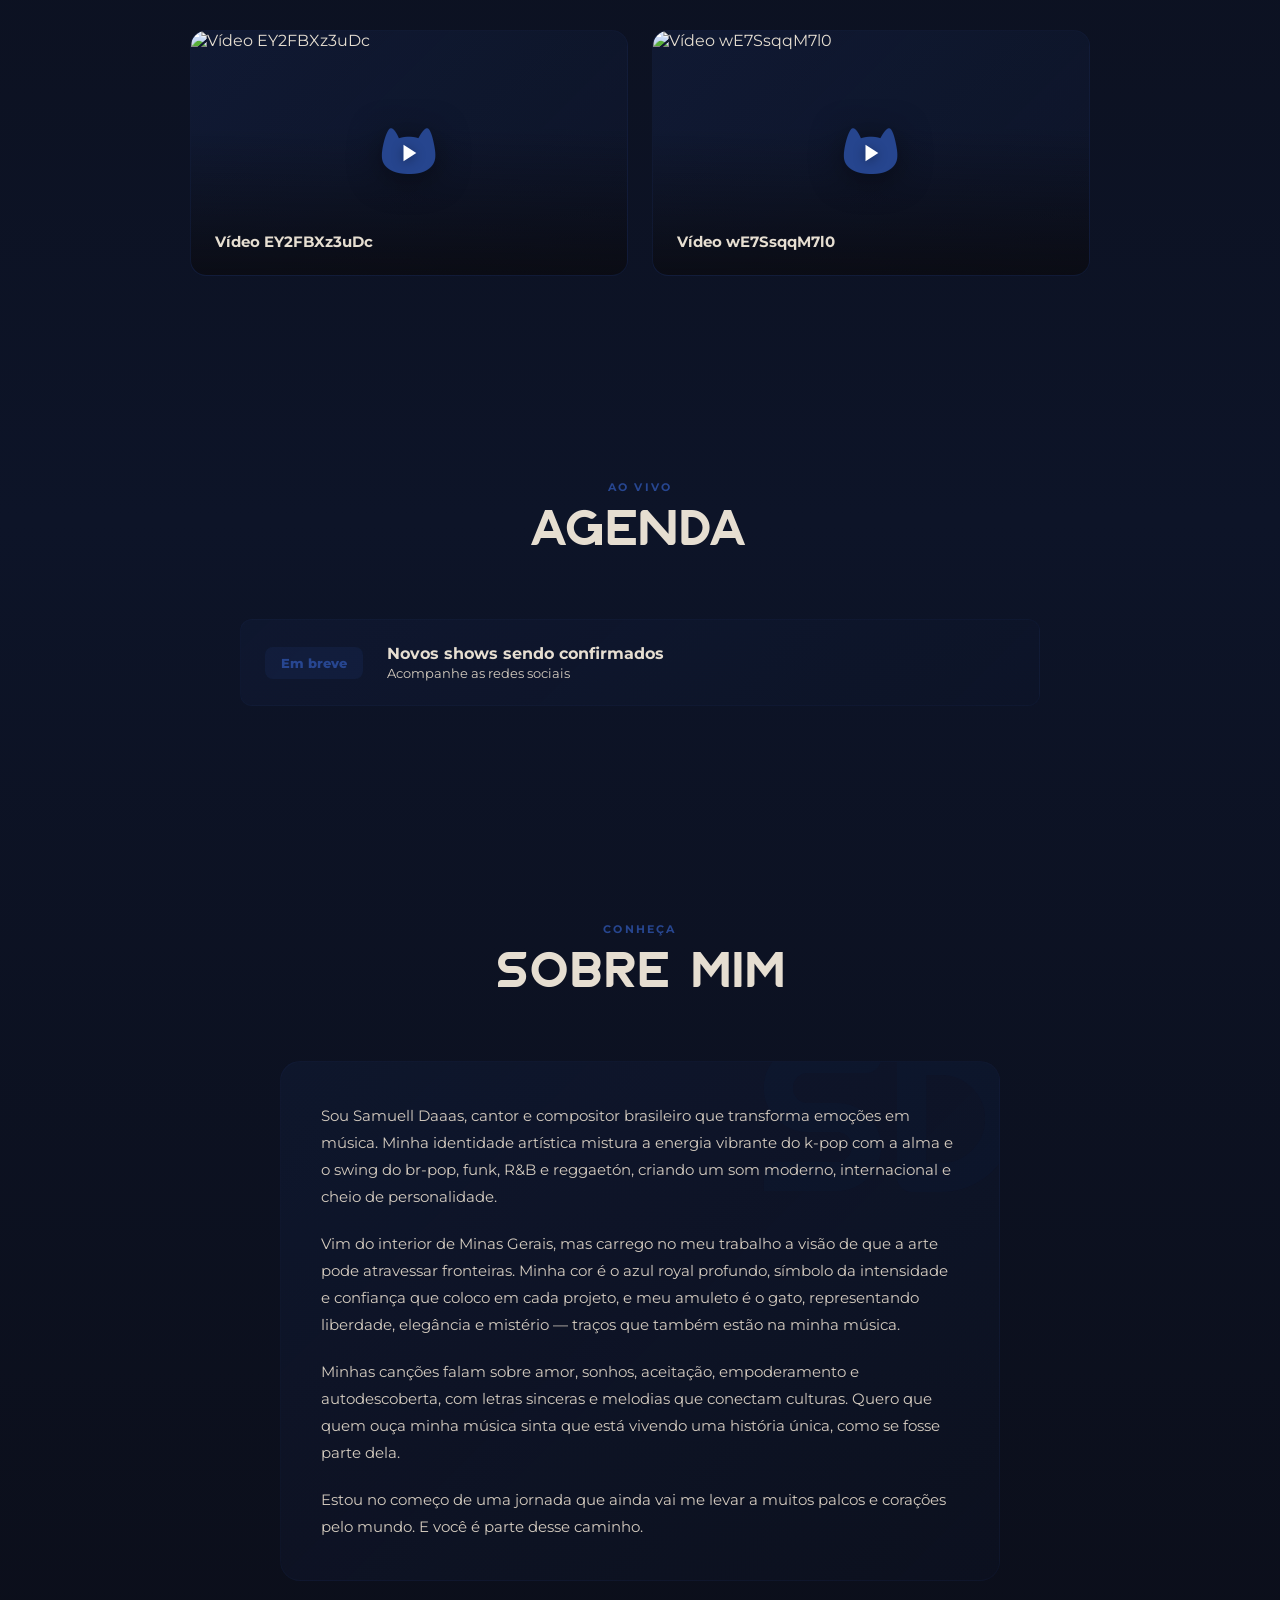
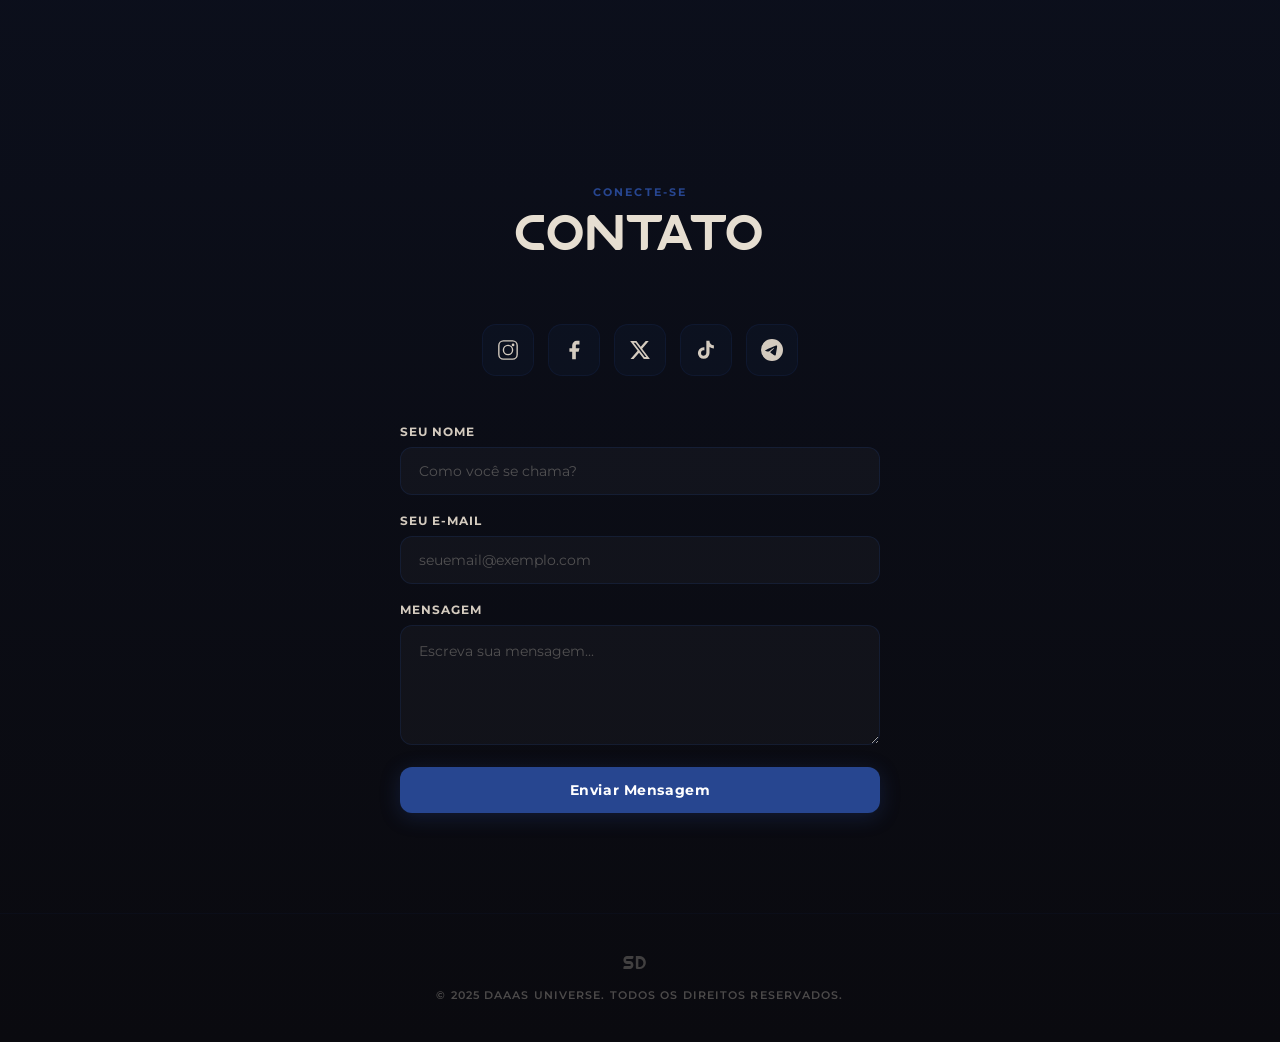
==== commit 9c034718: "Add files via upload" ====
--- a/index.html
+++ b/index.html
@@ -5,7 +5,7 @@
   <meta name="viewport" content="width=device-width, initial-scale=1.0">
   <meta name="description" content="Samuell Daaas — Cantor e compositor brasileiro. K-POP × BR-POP.">
   <meta name="theme-color" content="#274690">
-  <title>Samuell Daaas - Oficial</title>
+  <title>Samuell Daaas — Oficial</title>
   <link rel="icon" href="favicon.ico" type="image/x-icon">
   <link rel="preconnect" href="https://fonts.googleapis.com">
   <link rel="preconnect" href="https://fonts.gstatic.com" crossorigin>
@@ -29,6 +29,7 @@
       <a href="#tracks">Músicas</a>
       <a href="#videos">Vídeos</a>
       <a href="#shows">Agenda</a>
+      <a href="#gallery">Galeria</a>
       <a href="#about">Sobre</a>
       <a href="#contact">Contato</a>
     </div>
@@ -45,6 +46,7 @@
     <a href="#tracks">Músicas</a>
     <a href="#videos">Vídeos</a>
     <a href="#shows">Agenda</a>
+    <a href="#gallery">Galeria</a>
     <a href="#about">Sobre</a>
     <a href="#contact">Contato</a>
   </div>
@@ -110,6 +112,17 @@
   </section>
 
   
+  <section class="section" id="gallery" data-reveal>
+    <div class="section-inner wide">
+      <div class="section-header">
+        <span class="section-label">Fotos</span>
+        <h2 class="section-title">GALERIA</h2>
+      </div>
+      <div class="gallery-grid" id="gallery-grid"></div>
+    </div>
+  </section>
+
+  
   <section class="section" id="about" data-reveal>
     <div class="section-inner narrow">
       <div class="section-header">
@@ -149,12 +162,13 @@
         </a>
       </div>
 
-      <form class="contact-form" action="https://formsubmit.co/daaasuniverse@gmail.com" method="POST">
+      <form class="contact-form" action="https://formsubmit.co/8c3c3a9b3152f5eeb70cc234028bc2e5" method="POST">
         
         <input type="hidden" name="_subject" value="Nova mensagem via site — Samuell Daaas">
         <input type="hidden" name="_captcha" value="true">
-        <input type="hidden" name="_template" value="box">
+        <input type="hidden" name="_template" value="table">
         <input type="hidden" name="_next" value="https://www.samuelldaaas.com.br/#contact">
+        <input type="hidden" name="_autoresponse" value="Obrigado por entrar em contato! Sua mensagem foi recebida e será respondida em breve. — Samuell Daaas">
         <input type="text" name="_honey" style="display:none">
 
         <div class="form-group">
--- a/css/styles.css
+++ b/css/styles.css
@@ -499,6 +499,73 @@
 .show-venue { font-weight: 700; font-size: 16px; }
 .show-city { color: var(--off-white-dim); font-size: 13px; margin-top: 2px; }
 
+.gallery-grid {
+  display: grid;
+  grid-template-columns: repeat(auto-fill, minmax(min(100%, 280px), 1fr));
+  gap: 12px;
+}
+.gallery-item {
+  position: relative;
+  border-radius: 14px;
+  overflow: hidden;
+  aspect-ratio: 1;
+  border: 1px solid rgba(39,70,144,0.08);
+  cursor: pointer;
+  transition: transform 0.4s, border-color 0.4s;
+}
+.gallery-item:hover {
+  transform: scale(1.03);
+  border-color: rgba(39,70,144,0.3);
+}
+.gallery-item img {
+  width: 100%;
+  height: 100%;
+  object-fit: cover;
+  transition: transform 0.6s;
+}
+.gallery-item:hover img {
+  transform: scale(1.08);
+}
+.gallery-caption {
+  position: absolute;
+  bottom: 0;
+  left: 0;
+  right: 0;
+  padding: 16px;
+  background: linear-gradient(0deg, rgba(10,10,15,0.8) 0%, transparent 100%);
+  font-size: 13px;
+  font-weight: 600;
+  color: var(--off-white);
+  opacity: 0;
+  transform: translateY(8px);
+  transition: opacity 0.3s, transform 0.3s;
+}
+.gallery-item:hover .gallery-caption {
+  opacity: 1;
+  transform: translateY(0);
+}
+
+.gallery-lightbox {
+  position: fixed;
+  inset: 0;
+  z-index: 8000;
+  background: rgba(0,0,0,0.9);
+  display: flex;
+  align-items: center;
+  justify-content: center;
+  padding: 20px;
+  cursor: pointer;
+  opacity: 0;
+  transition: opacity 0.3s;
+}
+.gallery-lightbox.show { opacity: 1; }
+.gallery-lightbox img {
+  max-width: 90vw;
+  max-height: 90vh;
+  object-fit: contain;
+  border-radius: 8px;
+}
+
 .about-box {
   padding: 40px;
   border-radius: 20px;
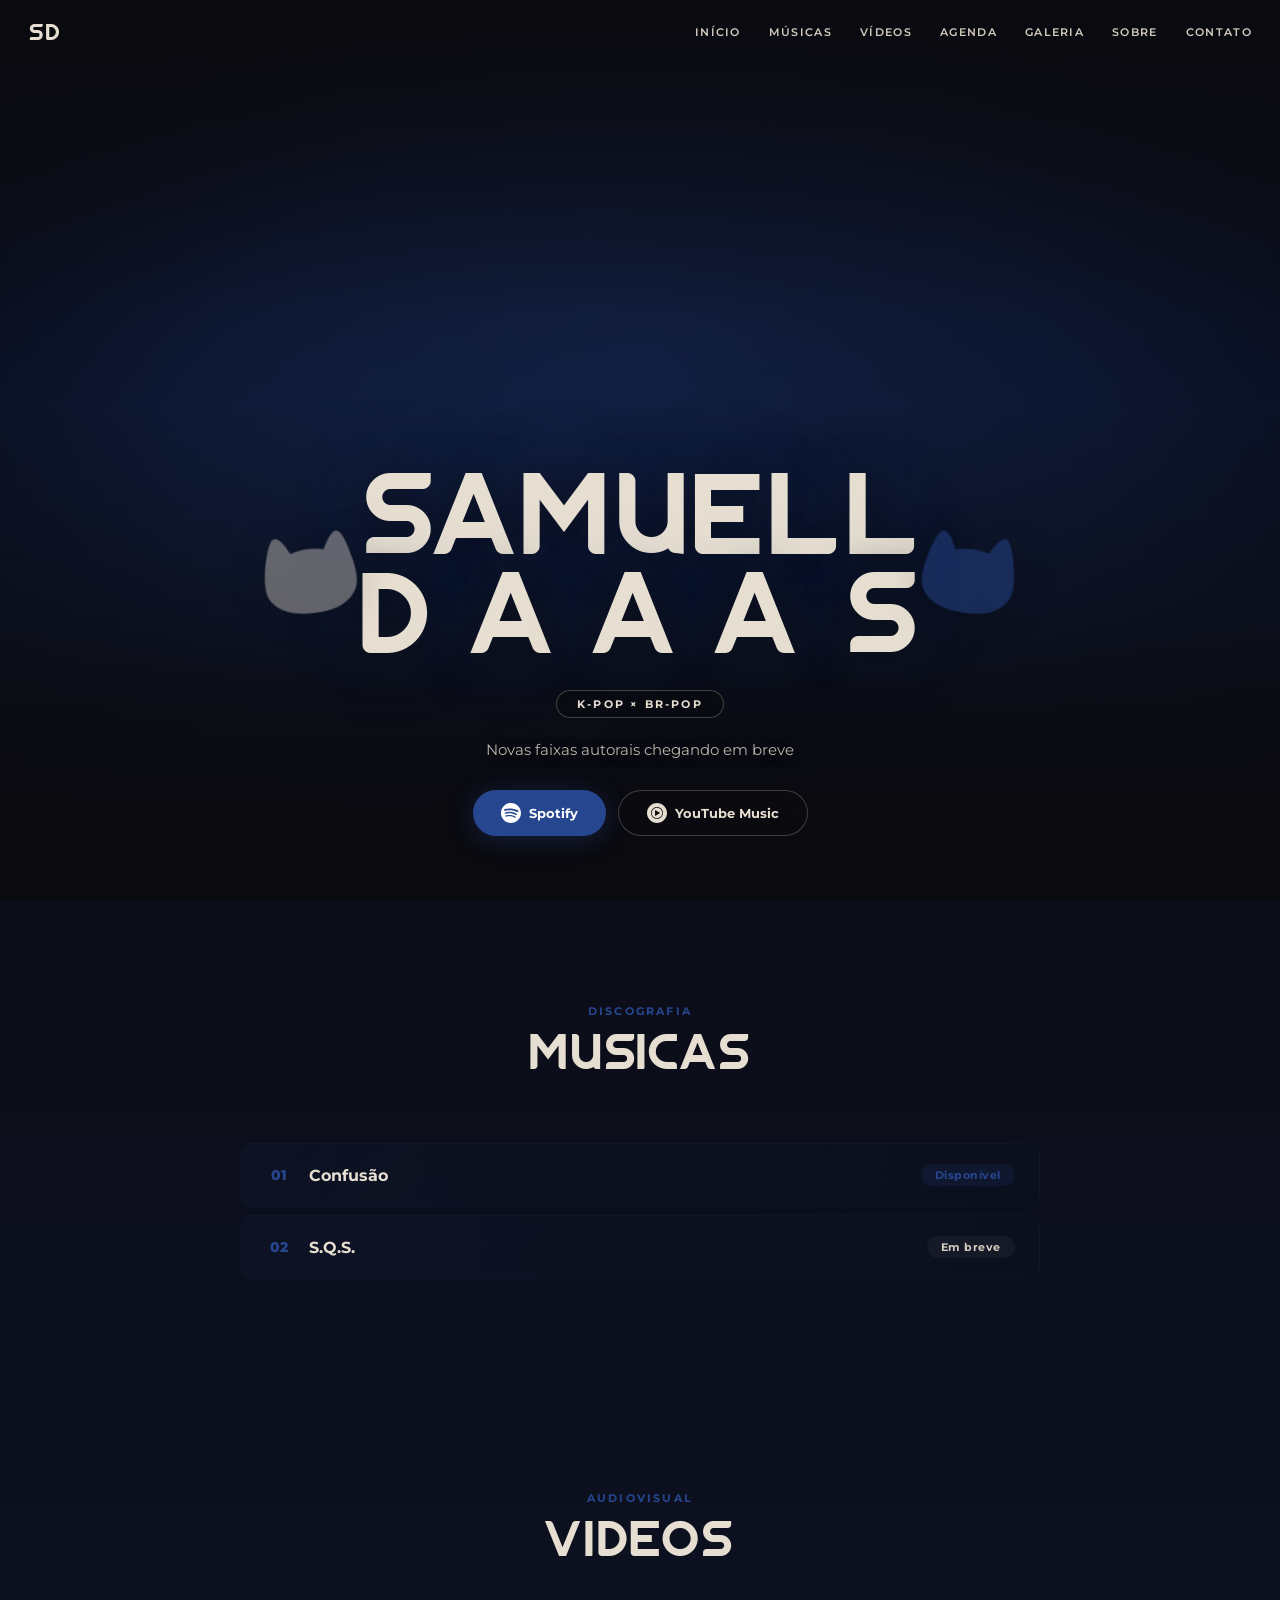
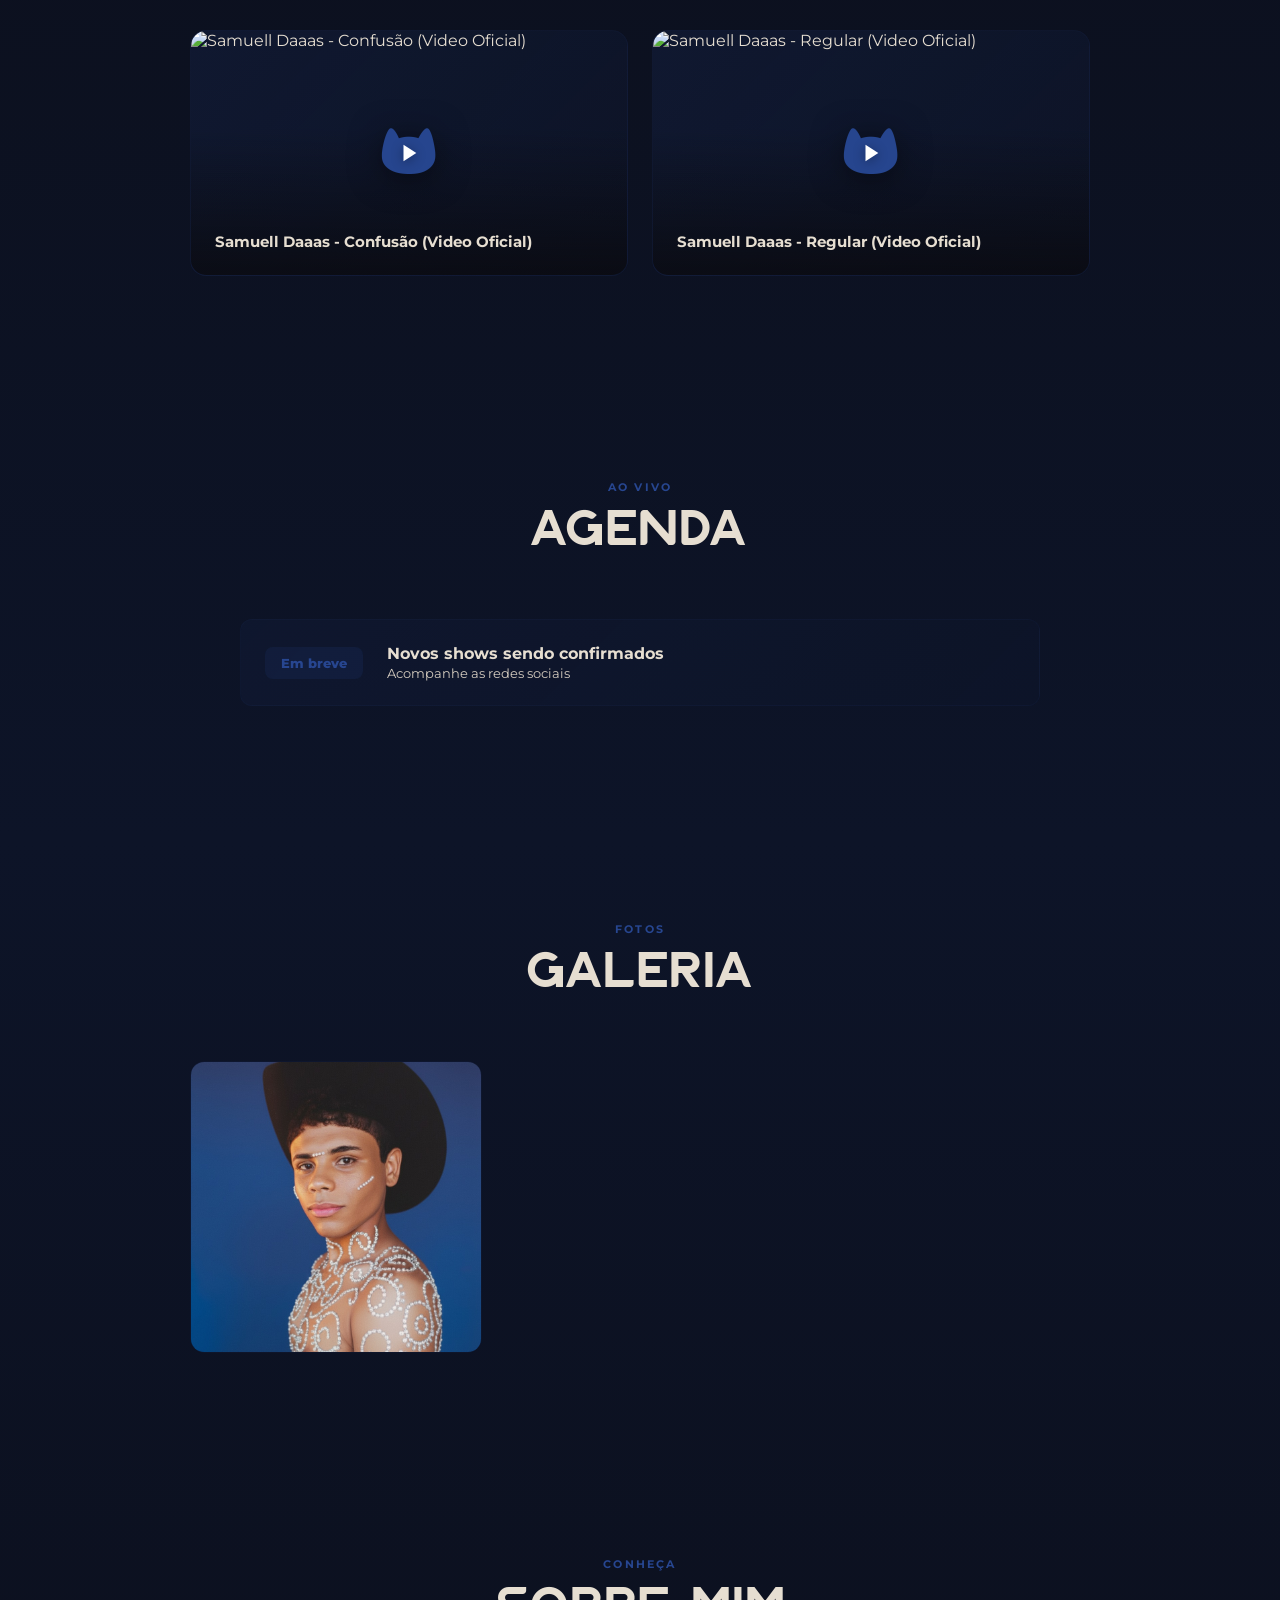
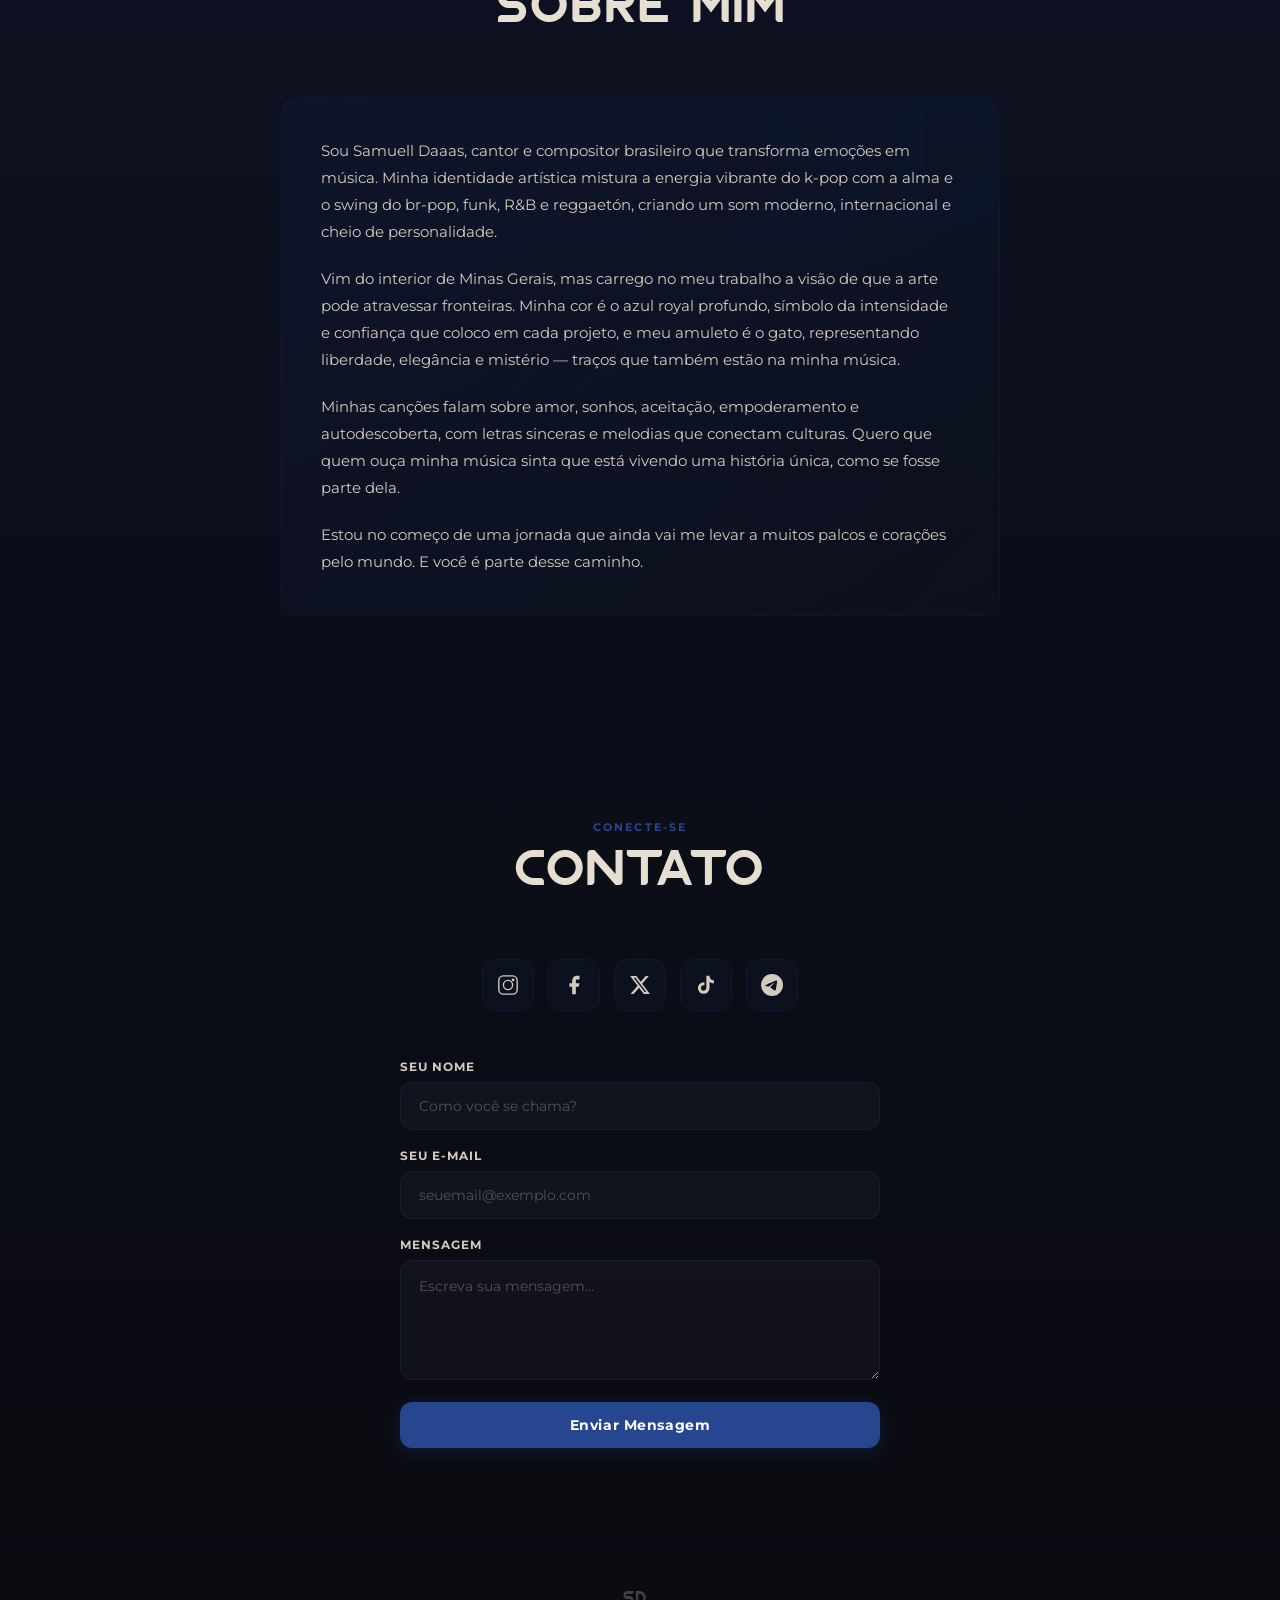
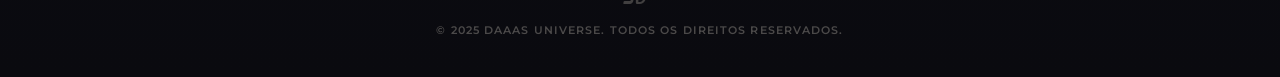
==== commit 936737b0: "Update index.html" ====
--- a/index.html
+++ b/index.html
@@ -5,7 +5,7 @@
   <meta name="viewport" content="width=device-width, initial-scale=1.0">
   <meta name="description" content="Samuell Daaas — Cantor e compositor brasileiro. K-POP × BR-POP.">
   <meta name="theme-color" content="#274690">
-  <title>Samuell Daaas — Oficial</title>
+  <title>Samuell Daaas - Oficial</title>
   <link rel="icon" href="favicon.ico" type="image/x-icon">
   <link rel="preconnect" href="https://fonts.googleapis.com">
   <link rel="preconnect" href="https://fonts.gstatic.com" crossorigin>
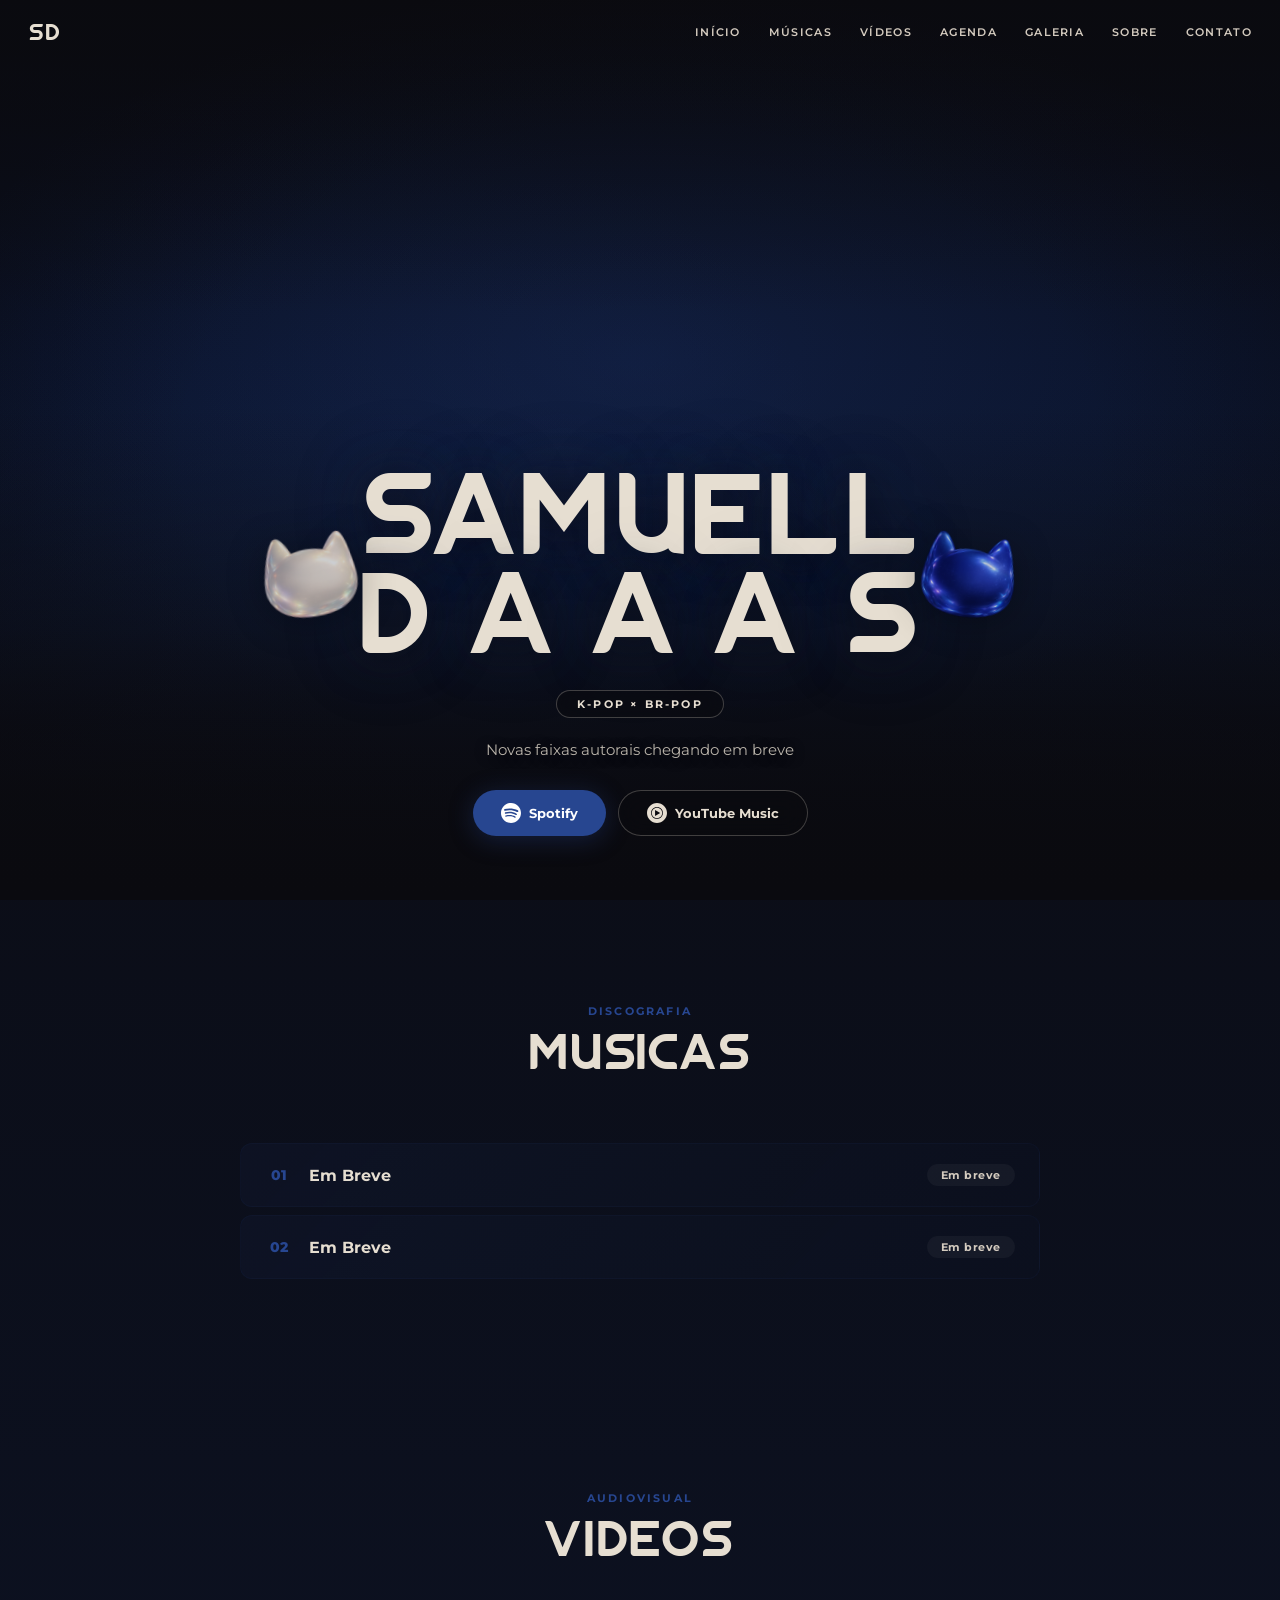
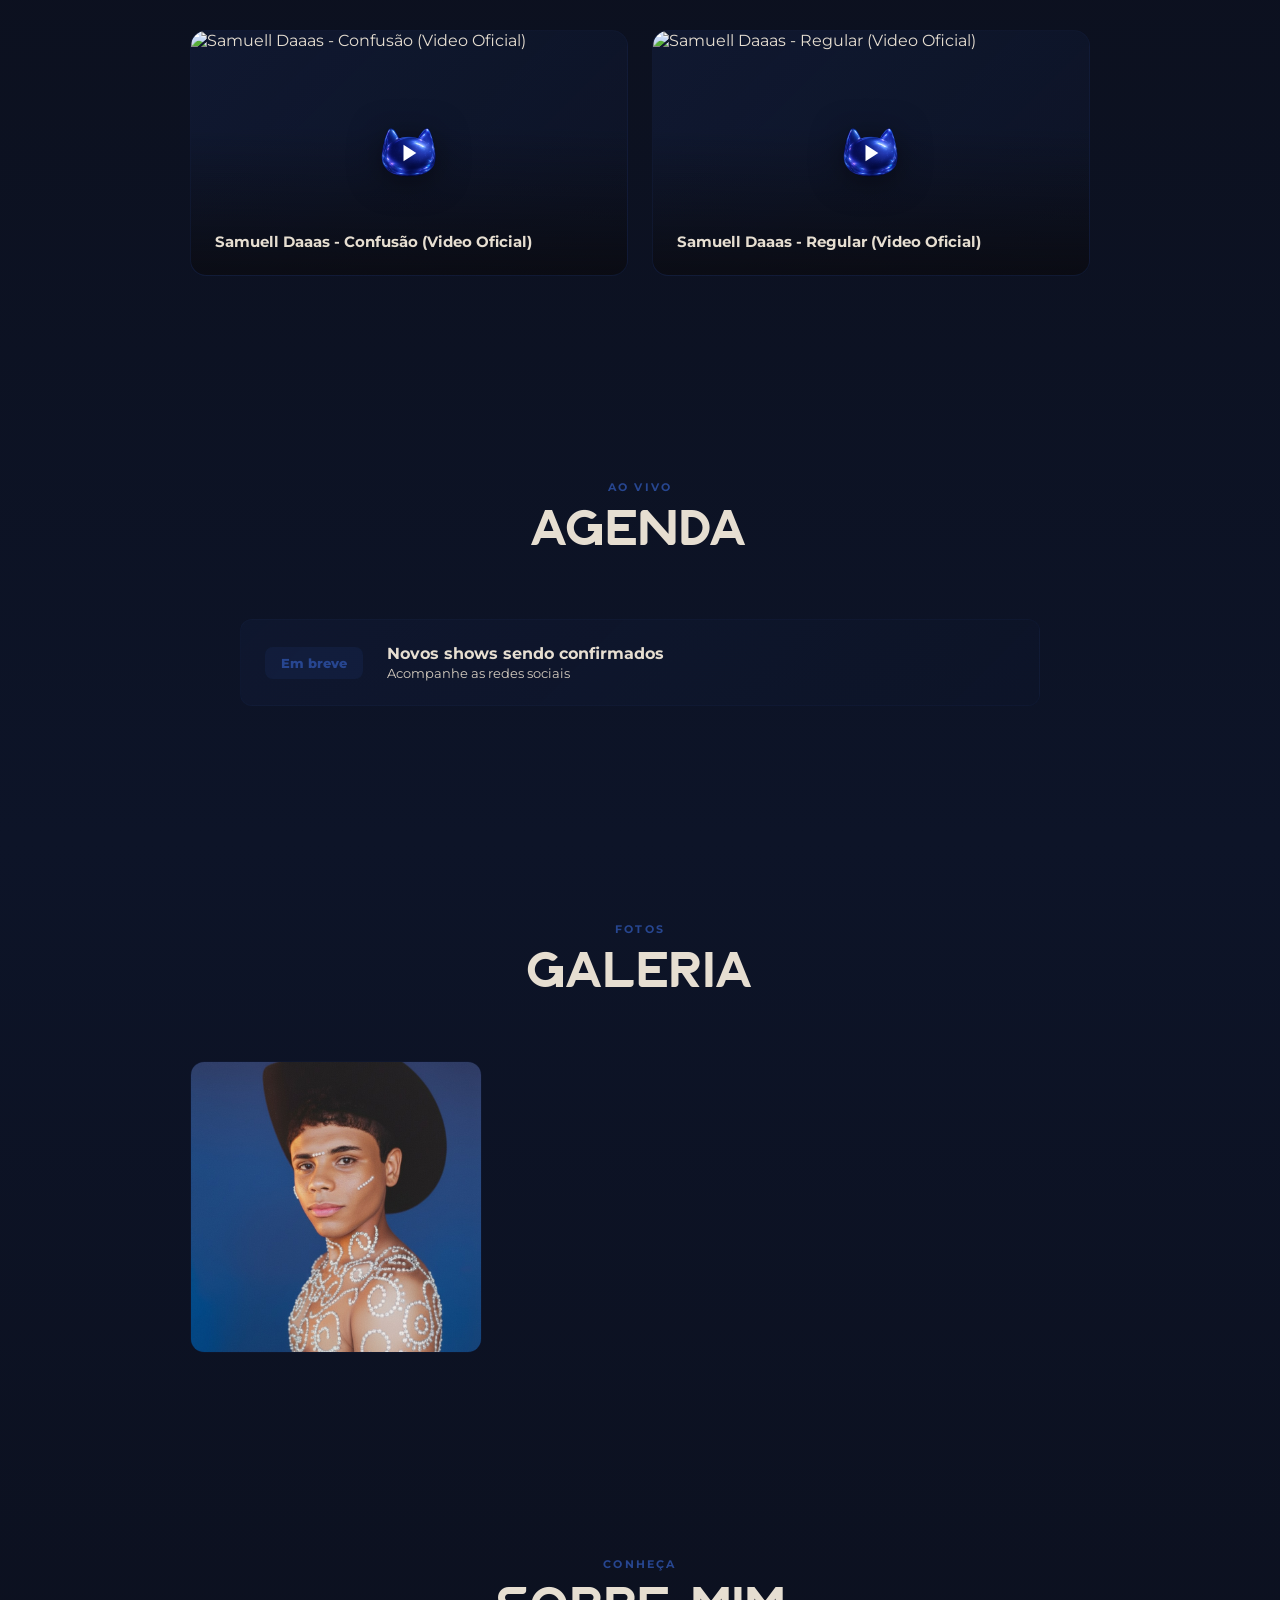
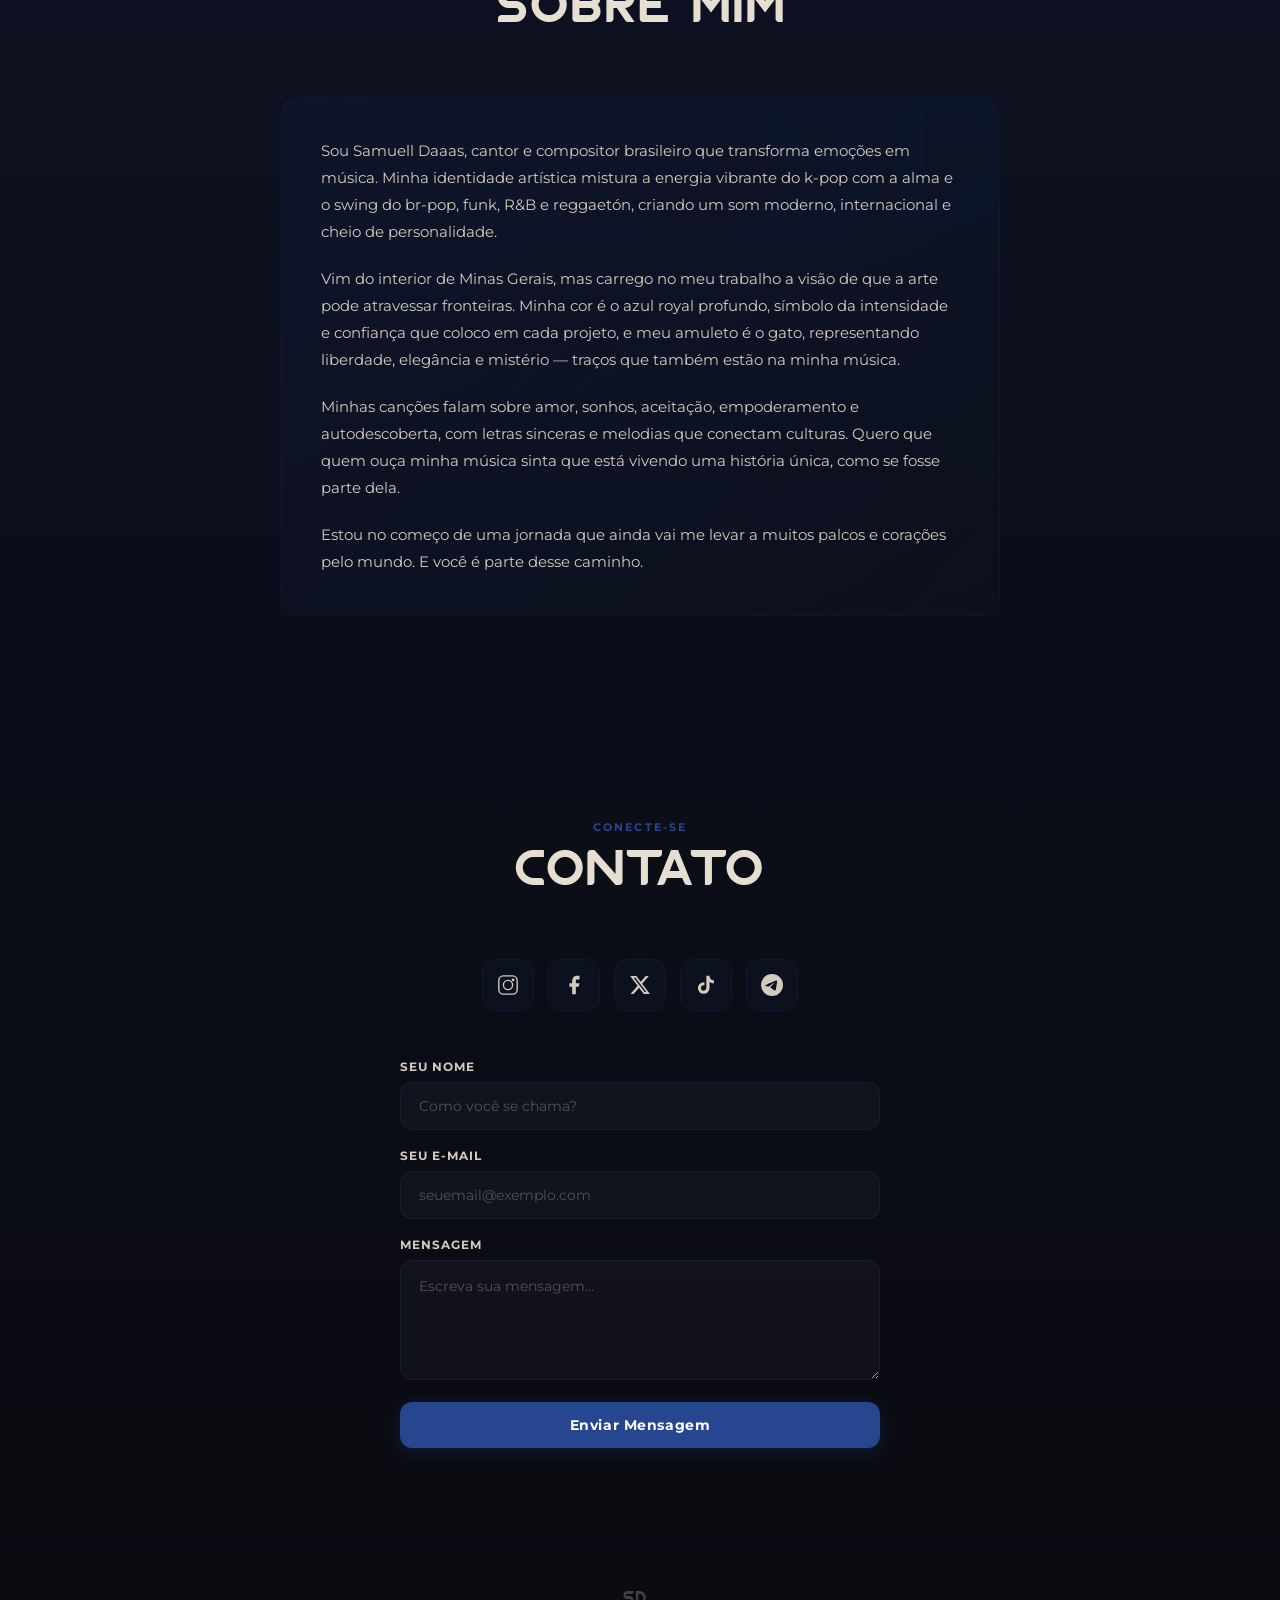
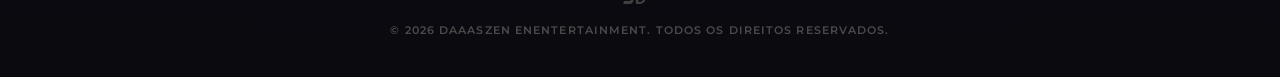
==== commit c01dbfca: "Update index.html" ====
--- a/index.html
+++ b/index.html
@@ -193,7 +193,7 @@
     <svg viewBox="0 0 120 60" width="36" height="18" fill="none">
       <text x="0" y="50" font-family="'Nazegul','Montserrat',sans-serif" font-weight="normal" font-size="56" fill="rgba(230,222,209,0.25)" letter-spacing="2">SD</text>
     </svg>
-    <p>&copy; 2025 DAAAS UNIVERSE. TODOS OS DIREITOS RESERVADOS.</p>
+    <p>&copy; 2026 DAAASZEN ENENTERTAINMENT. TODOS OS DIREITOS RESERVADOS.</p>
   </footer>
 
   <script src="js/stars.js"></script>
--- a/css/styles.css
+++ b/css/styles.css
@@ -232,7 +232,7 @@
   top: 50%;
   transform: translateY(-50%) rotate(-8deg);
   animation: swayLeft 4s ease-in-out infinite;
-  opacity: 0.4;
+  opacity: 0.8;
 }
 
 .amulet-right {
@@ -240,7 +240,7 @@
   top: 50%;
   transform: translateY(-50%) rotate(8deg);
   animation: swayRight 4.5s ease-in-out infinite;
-  opacity: 0.5;
+  opacity: 0.8;
 }
 
 @keyframes swayLeft {
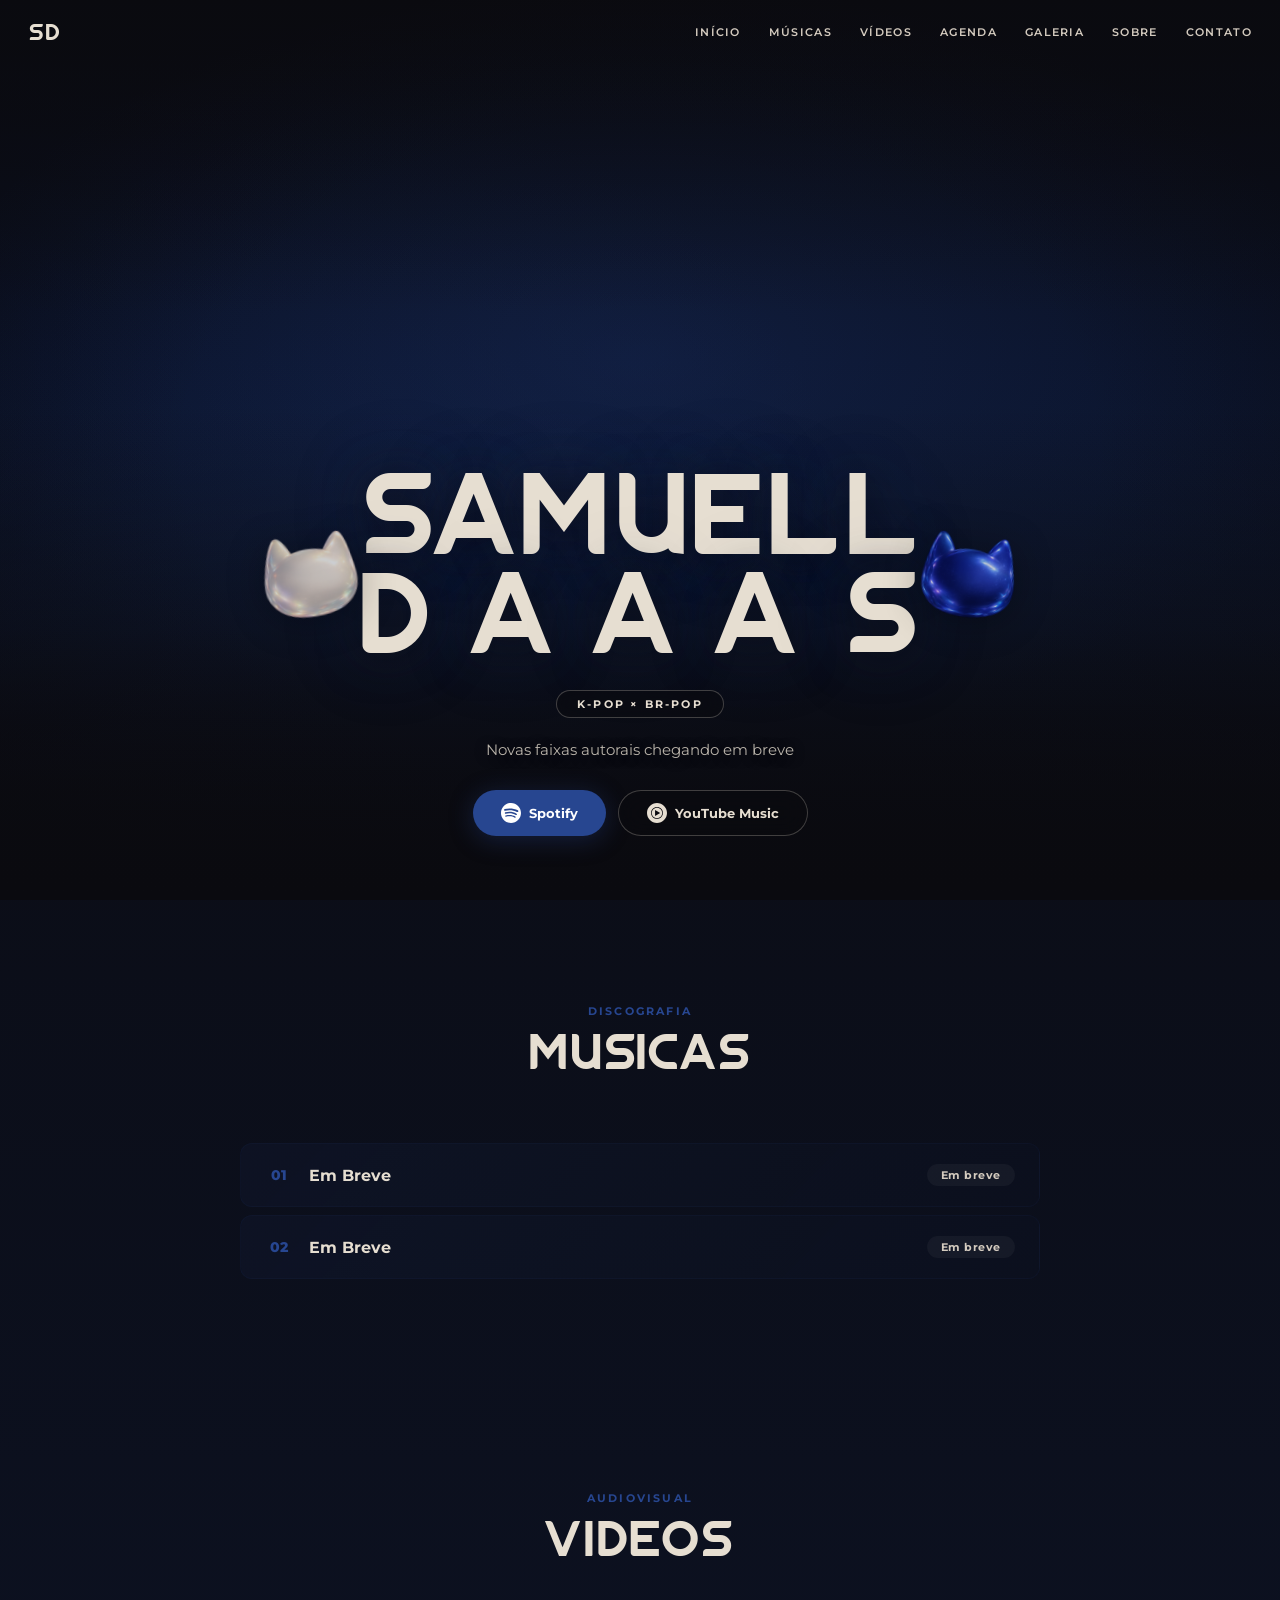
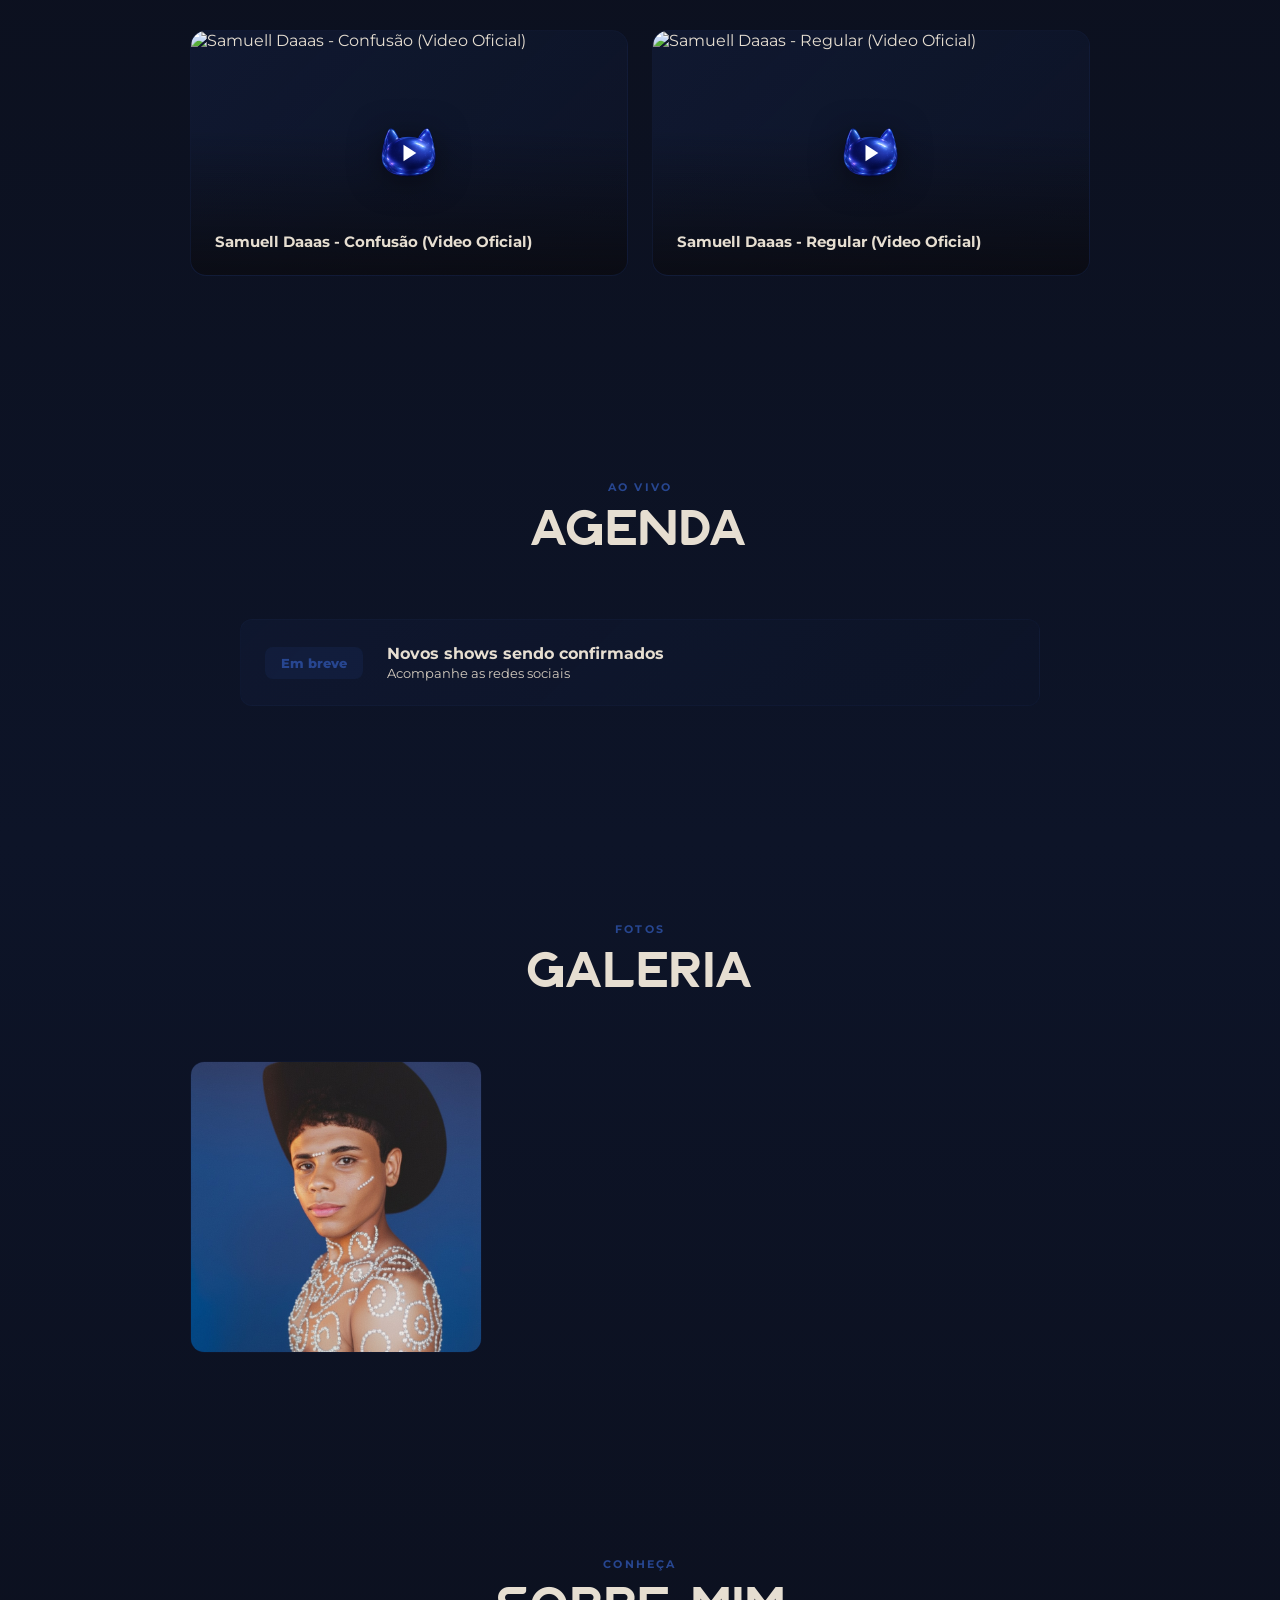
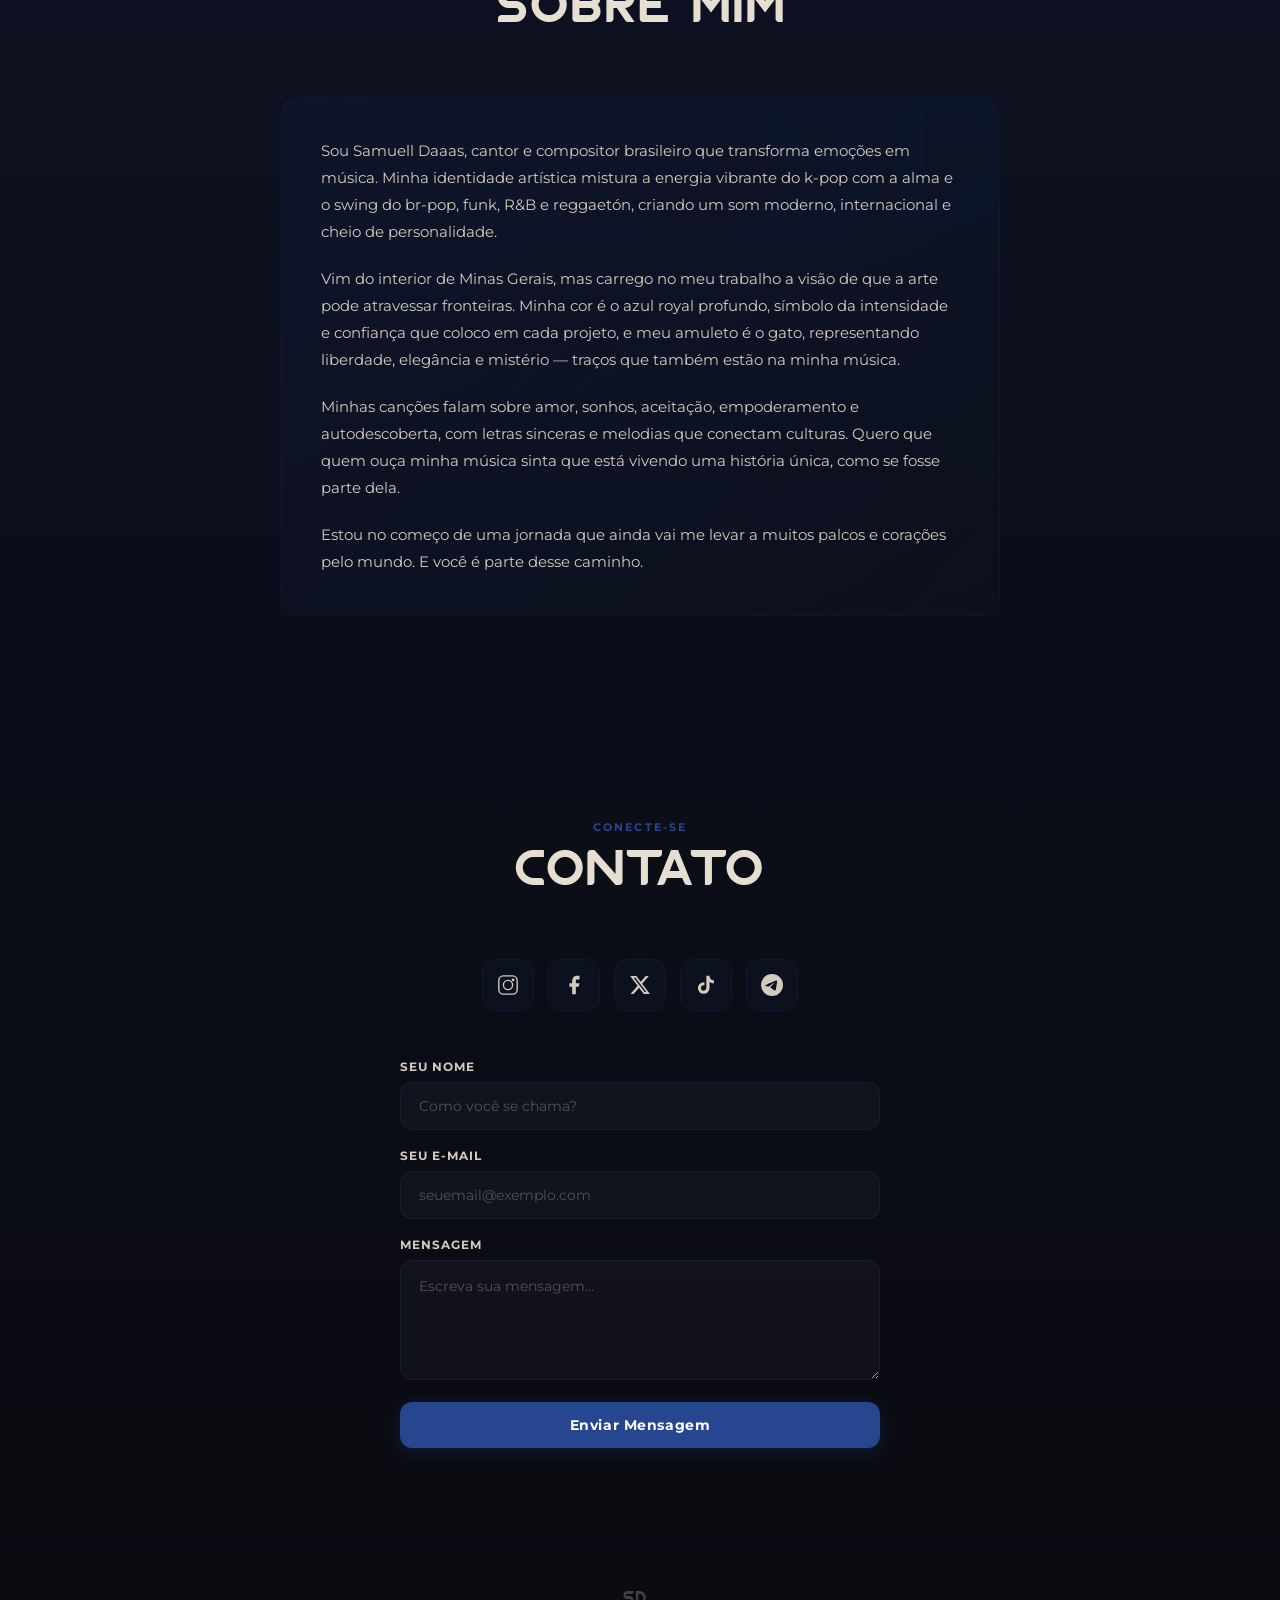
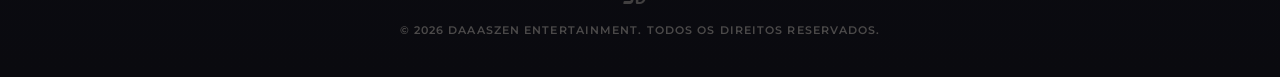
==== commit 91dc2864: "Update index.html" ====
--- a/index.html
+++ b/index.html
@@ -193,7 +193,7 @@
     <svg viewBox="0 0 120 60" width="36" height="18" fill="none">
       <text x="0" y="50" font-family="'Nazegul','Montserrat',sans-serif" font-weight="normal" font-size="56" fill="rgba(230,222,209,0.25)" letter-spacing="2">SD</text>
     </svg>
-    <p>&copy; 2026 DAAASZEN ENENTERTAINMENT. TODOS OS DIREITOS RESERVADOS.</p>
+    <p>&copy; 2026 DAAASZEN ENTERTAINMENT. TODOS OS DIREITOS RESERVADOS.</p>
   </footer>
 
   <script src="js/stars.js"></script>
